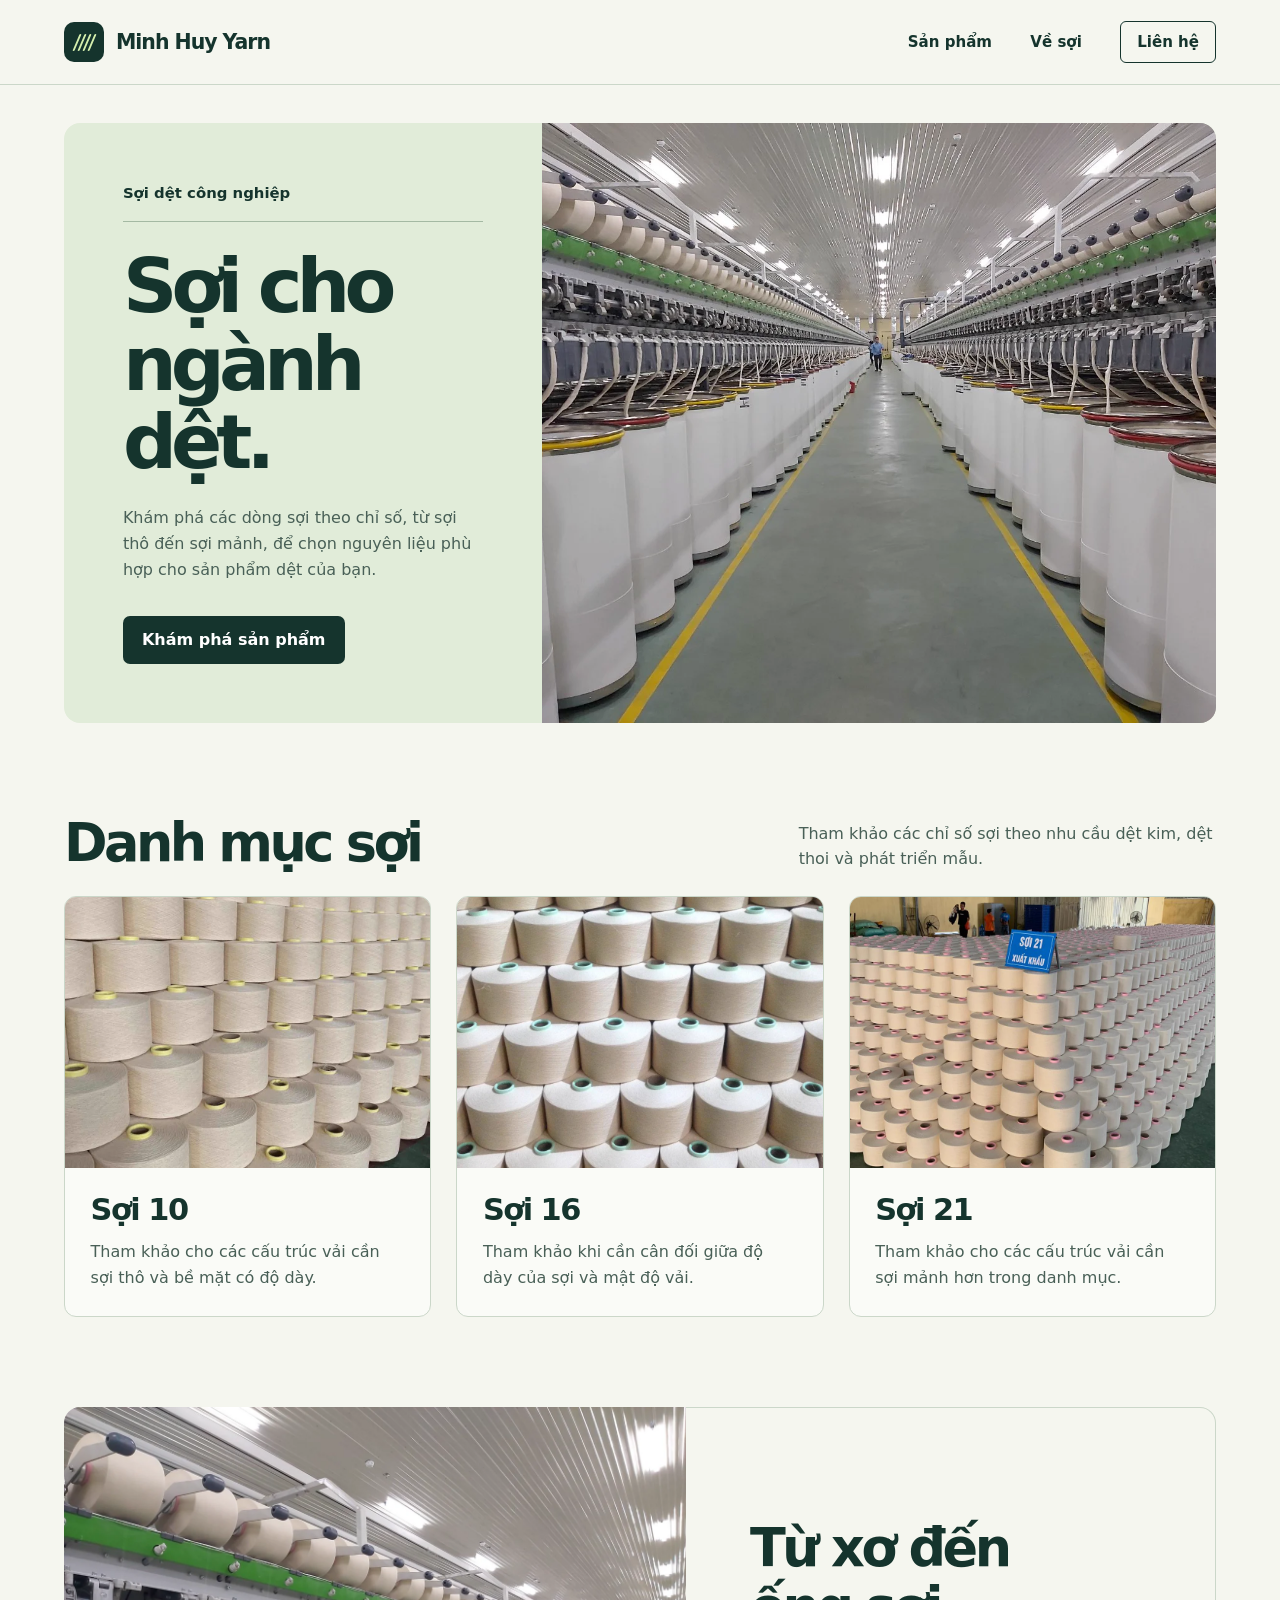
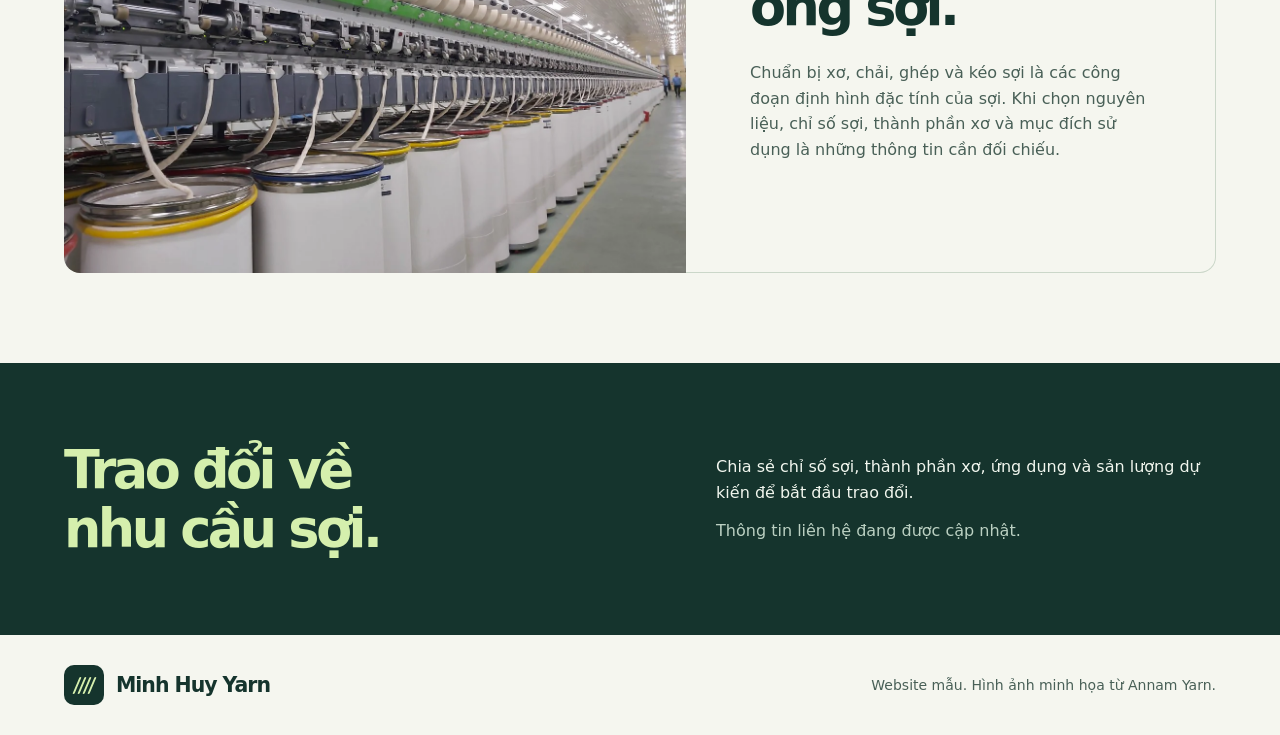
==== index.html @ 79f72e78 "Publish Minh Huy Yarn static showcase" ====
<!doctype html>
<html lang="vi">
<head>
  <meta charset="utf-8">
  <meta name="viewport" content="width=device-width, initial-scale=1">
  <meta name="description" content="Khám phá các dòng sợi theo chỉ số, từ sợi thô đến sợi mảnh, để chọn nguyên liệu phù hợp cho sản phẩm dệt của bạn.">
  <meta name="theme-color" content="#f5f6ef">
  <title>Minh Huy Yarn | Sợi dệt công nghiệp</title>
  <link rel="icon" href="./favicon.svg" type="image/svg+xml">
  <link rel="stylesheet" href="./site.css">
</head>
<body>
  <a class="skip-link" href="#main">Đến nội dung</a>
  <header class="masthead">
    <div class="wrap header-row">
      <a class="brand" href="./" aria-label="Minh Huy Yarn · Trang chủ"><span class="weft" aria-hidden="true"><i></i><i></i><i></i><i></i></span><span>Minh Huy Yarn</span></a>
      <nav aria-label="Điều hướng chính">
        <a href="#san-pham">Sản phẩm</a>
        <a href="#ve-soi">Về sợi</a>
        <a class="nav-contact" href="#lien-he">Liên hệ</a>
      </nav>
    </div>
  </header>
  <main id="main">
    <section class="hero wrap" aria-labelledby="hero-heading">
      <div class="hero-copy">
        <p class="label">Sợi dệt công nghiệp</p>
        <h1 id="hero-heading">Sợi cho ngành dệt.</h1>
        <p class="hero-description">Khám phá các dòng sợi theo chỉ số, từ sợi thô đến sợi mảnh, để chọn nguyên liệu phù hợp cho sản phẩm dệt của bạn.</p>
        <a class="button" href="#san-pham">Khám phá sản phẩm</a>
      </div>
      <figure class="hero-image"><img src="./images/hero.webp" alt="Dãy máy kéo sợi với hàng ống sợi trắng" width="1280" height="960" fetchpriority="high" decoding="async"></figure>
    </section>
    <section class="wrap catalog section" id="san-pham" aria-labelledby="catalog-heading">
      <div class="section-heading">
        <h2 id="catalog-heading">Danh mục sợi</h2>
        <p>Tham khảo các chỉ số sợi theo nhu cầu dệt kim, dệt thoi và phát triển mẫu.</p>
      </div>
      <div class="product-grid">
        <article class="product">
          <figure><img src="./images/coarse.webp" alt="Các ống sợi trắng xếp thành hàng" width="960" height="1280" loading="lazy" decoding="async"></figure>
          <div class="product-copy">
            <div class="product-title">
              <h3>Sợi 10</h3>
              
            </div>
            <p>Tham khảo cho các cấu trúc vải cần sợi thô và bề mặt có độ dày.</p>
          </div>
        </article>
<article class="product">
          <figure><img src="./images/medium.webp" alt="Các ống sợi sáng màu được xếp trong kho" width="960" height="1280" loading="lazy" decoding="async"></figure>
          <div class="product-copy">
            <div class="product-title">
              <h3>Sợi 16</h3>
              
            </div>
            <p>Tham khảo khi cần cân đối giữa độ dày của sợi và mật độ vải.</p>
          </div>
        </article>
<article class="product">
          <figure><img src="./images/fine.webp" alt="Các kiện ống sợi sáng màu đặt trên sàn kho" width="960" height="1280" loading="lazy" decoding="async"></figure>
          <div class="product-copy">
            <div class="product-title">
              <h3>Sợi 21</h3>
              
            </div>
            <p>Tham khảo cho các cấu trúc vải cần sợi mảnh hơn trong danh mục.</p>
          </div>
        </article>
      </div>
    </section>
    <section class="wrap about section" id="ve-soi" aria-labelledby="about-heading">
      <figure><img src="./images/yarn.webp" alt="Hàng ống sợi trắng trên dây chuyền kéo sợi" width="1280" height="960" loading="lazy" decoding="async"></figure>
      <div class="about-copy">
        <h2 id="about-heading">Từ xơ đến ống sợi.</h2>
        <p>Chuẩn bị xơ, chải, ghép và kéo sợi là các công đoạn định hình đặc tính của sợi. Khi chọn nguyên liệu, chỉ số sợi, thành phần xơ và mục đích sử dụng là những thông tin cần đối chiếu.</p>
      </div>
    </section>
    <section class="contact" id="lien-he" aria-labelledby="contact-heading">
      <div class="wrap contact-grid">
        <h2 id="contact-heading">Trao đổi về nhu cầu sợi.</h2>
        <div class="contact-copy">
          <p>Chia sẻ chỉ số sợi, thành phần xơ, ứng dụng và sản lượng dự kiến để bắt đầu trao đổi.</p>
          
          <p class="contact-note">Thông tin liên hệ đang được cập nhật.</p>
        </div>
      </div>
    </section>
  </main>
  <footer class="wrap footer">
    <a class="brand" href="./"><span class="weft" aria-hidden="true"><i></i><i></i><i></i><i></i></span><span>Minh Huy Yarn</span></a>
    <p>Website mẫu. Hình ảnh minh họa từ Annam Yarn.</p>
  </footer>
</body>
</html>
---- site.css ----
:root {
  color-scheme: light;
  --ink: #15342d;
  --muted: #496057;
  --paper: #f5f6ef;
  --white: #fff;
  --mint: #e1ecd9;
  --lime: #d5efad;
  --line: #cbd7c9;
  --edge: clamp(20px, 5vw, 76px);
  font-family: "Inter", system-ui, sans-serif;
  font-size: 16px;
  line-height: 1.6;
  color: var(--ink);
  background: var(--paper);
}
* { box-sizing: border-box; }
body, h1, h2, h3, p, figure { margin: 0; }
a { color: inherit; }
a:focus-visible { outline: 3px solid #52754e; outline-offset: 5px; }
img { display: block; width: 100%; height: 100%; object-fit: cover; }
.wrap { width: min(1440px, 100%); padding-inline: var(--edge); margin-inline: auto; }
.skip-link { position: absolute; top: -80px; left: 16px; z-index: 2; padding: .5rem 1rem; background: white; }
.skip-link:focus { top: 8px; }
.masthead { border-bottom: 1px solid var(--line); }
.header-row, .footer { display: flex; justify-content: space-between; align-items: center; gap: 24px; }
.header-row { min-height: 84px; }
.brand { display: inline-flex; align-items: center; gap: 12px; text-decoration: none; font-weight: 800; font-size: 1.28rem; letter-spacing: -.05em; line-height: 1.2; }
.weft { flex: none; display: flex; align-items: center; justify-content: center; gap: 3px; width: 40px; height: 40px; border-radius: 10px; background: var(--ink); color: var(--lime); }
.weft i { height: 17px; width: 2px; background: currentColor; transform: skew(-23deg); border-radius: 2px; }
nav { display: flex; gap: clamp(14px, 3vw, 42px); align-items: center; font-size: .94rem; font-weight: 650; }
nav a { text-decoration: none; white-space: nowrap; }
nav a:hover { text-decoration: underline; text-underline-offset: 5px; }
.nav-contact { padding: 8px 16px; border: 1px solid var(--ink); border-radius: 6px; }
.hero { display: grid; grid-template-columns: .83fr 1.17fr; margin-top: clamp(20px, 3vw, 46px); }
.hero-copy, .hero-image { min-width: 0; }
.hero-copy { background: var(--mint); border-radius: 16px 0 0 16px; padding: clamp(30px, 4.6vw, 74px); display: flex; flex-direction: column; align-items: start; justify-content: center; }
.label { font-weight: 710; font-size: .93rem; padding-bottom: 15px; margin-bottom: 26px; border-bottom: 1px solid #a4b9a3; width: 100%; }
h1, h2, h3 { line-height: 1.13; font-weight: 740; overflow-wrap: anywhere; }
h1 { font-size: clamp(3.2rem, 5.9vw, 5.85rem); line-height: 1.03; letter-spacing: -.078em; max-width: 9.8ch; }
h2 { font-size: clamp(2.15rem, 4.1vw, 4rem); letter-spacing: -.067em; text-wrap: balance; }
h3 { font-size: clamp(1.35rem, 2.4vw, 1.9rem); letter-spacing: -.05em; }
.hero-description { color: var(--muted); max-width: 36ch; margin: 24px 0 34px; }
.button { display: inline-flex; align-items: center; justify-content: center; min-height: 48px; padding: 10px 19px; border-radius: 7px; background: var(--ink); color: var(--white); text-decoration: none; font-weight: 680; }
.button:hover { background: #285246; }
.hero-image { min-height: min(38vw, 580px); overflow: hidden; border-radius: 0 16px 16px 0; background: #c6d0c0; }
.hero-image img { object-position: center 52%; }
.section { margin-block: clamp(56px, 7vw, 110px); scroll-margin-top: 28px; }
.section-heading { display: flex; align-items: end; justify-content: space-between; gap: 20px 40px; padding-bottom: 24px; }
.section-heading p { color: var(--muted); max-width: 41ch; }
.product-grid { display: grid; grid-template-columns: repeat(3, minmax(0, 1fr)); gap: clamp(14px, 2vw, 25px); }
.product { border: 1px solid var(--line); border-radius: 12px; overflow: hidden; background: #fafbf7; }
.product figure { aspect-ratio: 1.35; overflow: hidden; background: var(--mint); }
.product-copy { padding: clamp(17px, 2vw, 26px); }
.product-title { display: flex; align-items: center; justify-content: space-between; gap: 10px; flex-wrap: wrap; }
.product-title span { border: 1px solid var(--line); padding: .16rem .6rem; border-radius: 4px; font-size: .875rem; color: var(--muted); }
.product-copy p { color: var(--muted); margin-top: 12px; }
.about { display: grid; grid-template-columns: 1.08fr .92fr; align-items: stretch; }
.about figure { min-height: 310px; max-height: 470px; overflow: hidden; border-radius: 16px 0 0 16px; background: var(--mint); }
.about-copy { display: grid; align-content: center; gap: 24px; padding: clamp(30px, 5vw, 74px); border: 1px solid var(--line); border-left: 0; border-radius: 0 16px 16px 0; }
.about-copy p { color: var(--muted); max-width: 46ch; }
.contact { padding-block: clamp(50px, 6vw, 90px); background: var(--ink); color: #f1f6ee; }
.contact-grid { display: grid; grid-template-columns: 1fr .85fr; gap: 25px 64px; }
.contact h2 { color: var(--lime); max-width: 15ch; }
.contact-copy { display: grid; align-content: center; gap: 13px; max-width: 52ch; }
.contact-note { color: #bbd0c2; }
.contact-actions { display: flex; gap: 16px 25px; align-items: center; flex-wrap: wrap; }
address { white-space: pre-line; font-style: normal; }
.button-light { background: var(--lime); color: var(--ink); }
.button-light:hover { background: #eef9de; }
.footer { min-height: 100px; padding-block: 18px; }
.footer p { color: var(--muted); font-size: .875rem; }
@media (max-width: 800px) {
  .hero { grid-template-columns: 1fr; }
  .hero-copy { border-radius: 14px 14px 0 0; }
  .hero-image { border-radius: 0 0 14px 14px; min-height: 0; aspect-ratio: 1.62; }
  .section-heading { display: grid; }
  .product-grid { grid-template-columns: repeat(2, minmax(0, 1fr)); }
  .about { grid-template-columns: 1fr; }
  .about figure { min-height: 0; aspect-ratio: 1.7; border-radius: 14px 14px 0 0; }
  .about-copy { border-left: 1px solid var(--line); border-top: 0; border-radius: 0 0 14px 14px; }
}
@media (max-width: 520px) {
  .header-row { padding-block: 14px; flex-wrap: wrap; gap: 14px; }
  .header-row nav { width: 100%; justify-content: space-between; }
  .product-grid, .contact-grid { grid-template-columns: 1fr; }
  .footer { align-items: start; flex-direction: column; gap: 12px; }
}
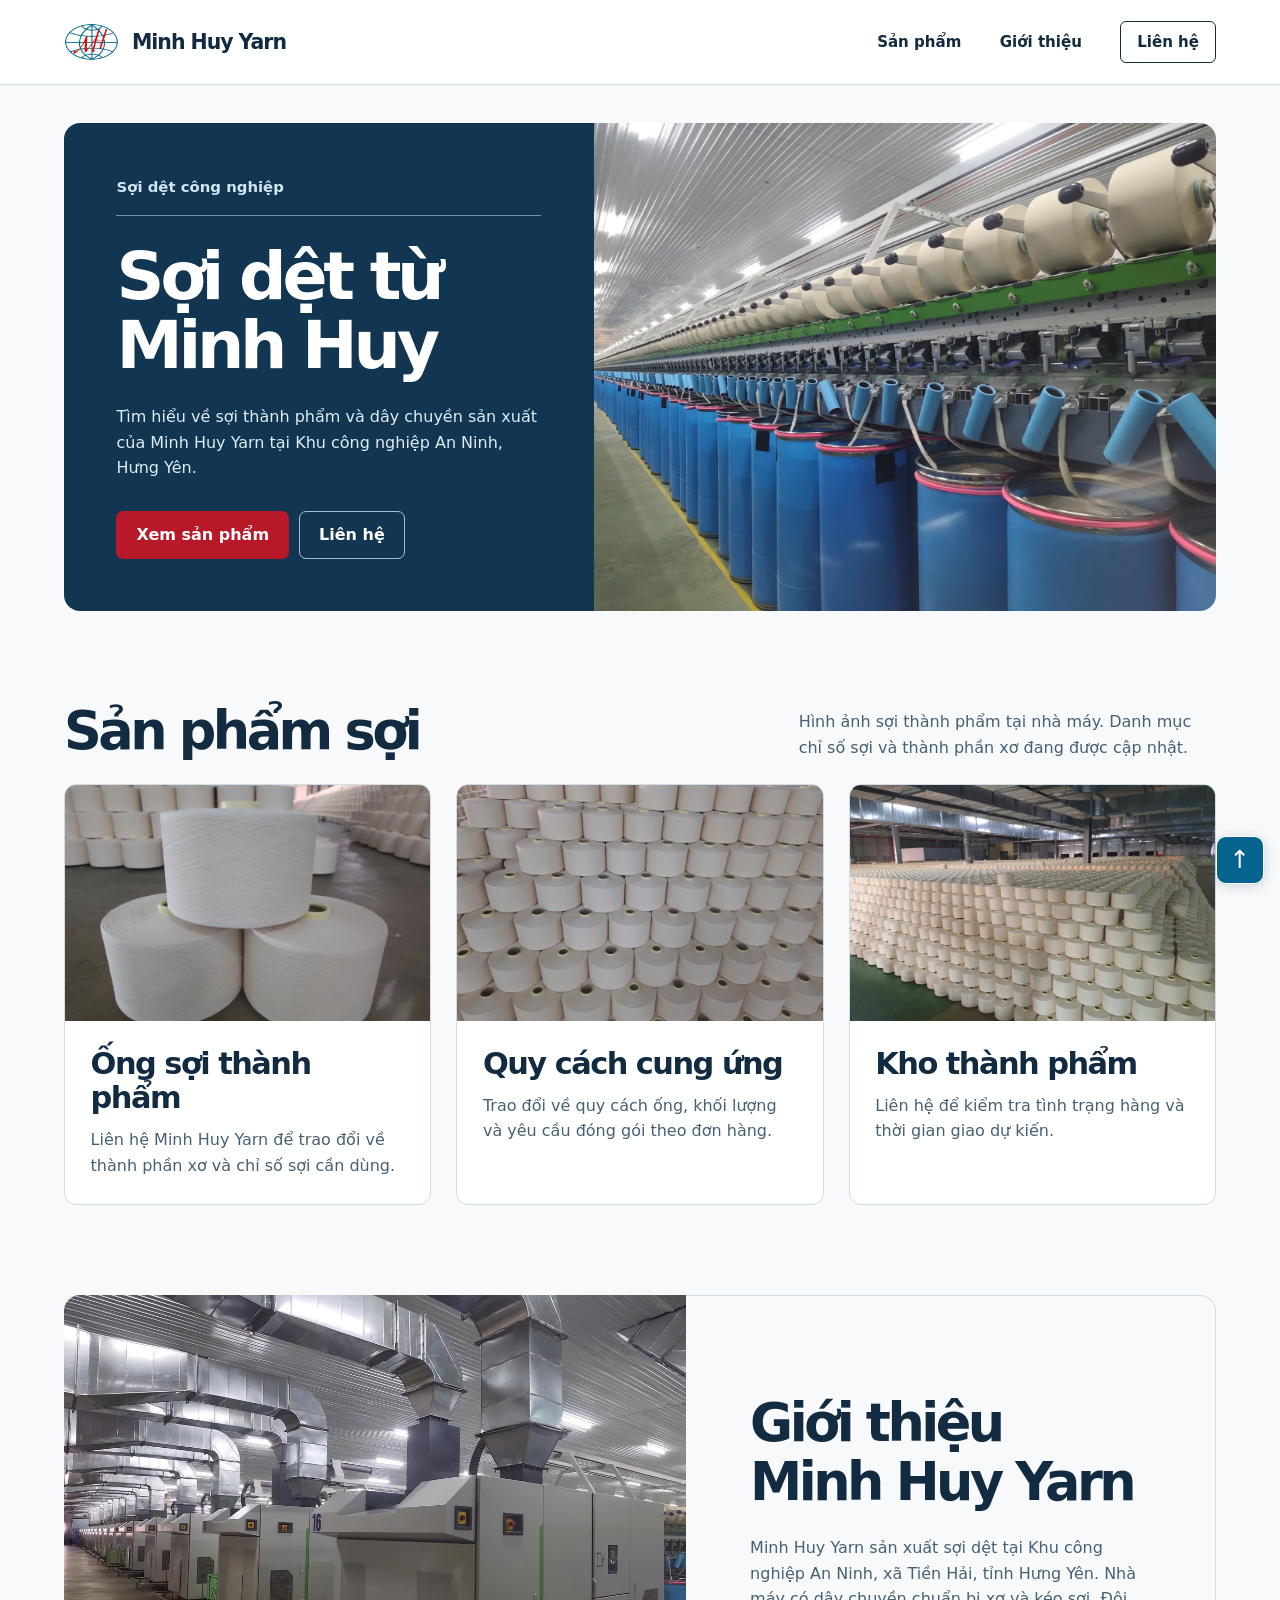
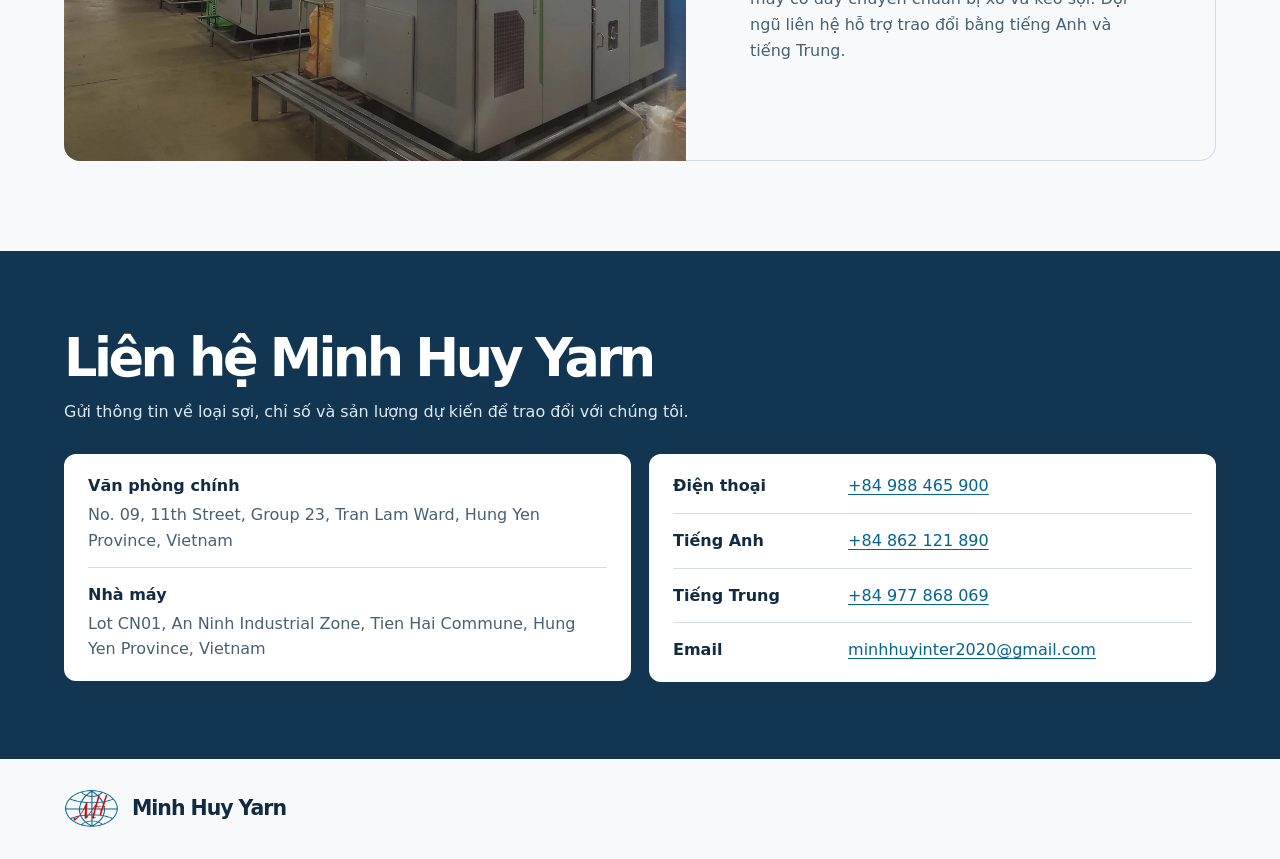
==== commit ac7b9000: "Publish factory photos, official logo and contact details" ====
--- a/index.html
+++ b/index.html
@@ -3,20 +3,20 @@
 <head>
   <meta charset="utf-8">
   <meta name="viewport" content="width=device-width, initial-scale=1">
-  <meta name="description" content="Khám phá các dòng sợi theo chỉ số, từ sợi thô đến sợi mảnh, để chọn nguyên liệu phù hợp cho sản phẩm dệt của bạn.">
-  <meta name="theme-color" content="#f5f6ef">
+  <meta name="description" content="Tìm hiểu về sợi thành phẩm và dây chuyền sản xuất của Minh Huy Yarn tại Khu công nghiệp An Ninh, Hưng Yên.">
+  <meta name="theme-color" content="#ffffff">
   <title>Minh Huy Yarn | Sợi dệt công nghiệp</title>
-  <link rel="icon" href="./favicon.svg" type="image/svg+xml">
+  <link rel="icon" href="./favicon.png" type="image/png">
   <link rel="stylesheet" href="./site.css">
 </head>
 <body>
   <a class="skip-link" href="#main">Đến nội dung</a>
-  <header class="masthead">
+  <header class="masthead" id="top" tabindex="-1">
     <div class="wrap header-row">
-      <a class="brand" href="./" aria-label="Minh Huy Yarn · Trang chủ"><span class="weft" aria-hidden="true"><i></i><i></i><i></i><i></i></span><span>Minh Huy Yarn</span></a>
+      <a class="brand" href="./" aria-label="Minh Huy Yarn · Trang chủ"><img class="brand-logo" src="./logo-minh-huy.webp" alt="" width="54" height="37"><span>Minh Huy Yarn</span></a>
       <nav aria-label="Điều hướng chính">
         <a href="#san-pham">Sản phẩm</a>
-        <a href="#ve-soi">Về sợi</a>
+        <a href="#gioi-thieu">Giới thiệu</a>
         <a class="nav-contact" href="#lien-he">Liên hệ</a>
       </nav>
     </div>
@@ -25,71 +25,73 @@
     <section class="hero wrap" aria-labelledby="hero-heading">
       <div class="hero-copy">
         <p class="label">Sợi dệt công nghiệp</p>
-        <h1 id="hero-heading">Sợi cho ngành dệt.</h1>
-        <p class="hero-description">Khám phá các dòng sợi theo chỉ số, từ sợi thô đến sợi mảnh, để chọn nguyên liệu phù hợp cho sản phẩm dệt của bạn.</p>
-        <a class="button" href="#san-pham">Khám phá sản phẩm</a>
+        <h1 id="hero-heading">Sợi dệt từ Minh Huy</h1>
+        <p class="hero-description">Tìm hiểu về sợi thành phẩm và dây chuyền sản xuất của Minh Huy Yarn tại Khu công nghiệp An Ninh, Hưng Yên.</p>
+        <div class="hero-actions">
+          <a class="button" href="#san-pham">Xem sản phẩm</a>
+          <a class="button button-outline" href="#lien-he">Liên hệ</a>
+        </div>
       </div>
-      <figure class="hero-image"><img src="./images/hero.webp" alt="Dãy máy kéo sợi với hàng ống sợi trắng" width="1280" height="960" fetchpriority="high" decoding="async"></figure>
+      <figure class="hero-image"><img src="./images/spinning-line.webp" alt="Dây chuyền kéo sợi tại nhà máy Minh Huy với hàng thùng xơ màu xanh" width="1280" height="960" fetchpriority="high" decoding="async"></figure>
     </section>
     <section class="wrap catalog section" id="san-pham" aria-labelledby="catalog-heading">
       <div class="section-heading">
-        <h2 id="catalog-heading">Danh mục sợi</h2>
-        <p>Tham khảo các chỉ số sợi theo nhu cầu dệt kim, dệt thoi và phát triển mẫu.</p>
+        <h2 id="catalog-heading">Sản phẩm sợi</h2>
+        <p>Hình ảnh sợi thành phẩm tại nhà máy. Danh mục chỉ số sợi và thành phần xơ đang được cập nhật.</p>
       </div>
       <div class="product-grid">
         <article class="product">
-          <figure><img src="./images/coarse.webp" alt="Các ống sợi trắng xếp thành hàng" width="960" height="1280" loading="lazy" decoding="async"></figure>
+          <figure><img src="./images/yarn-cones.webp" alt="Ba ống sợi trắng thành phẩm xếp chồng" width="1280" height="960" loading="lazy" decoding="async"></figure>
           <div class="product-copy">
             <div class="product-title">
-              <h3>Sợi 10</h3>
-              
+              <h3>Ống sợi thành phẩm</h3>
             </div>
-            <p>Tham khảo cho các cấu trúc vải cần sợi thô và bề mặt có độ dày.</p>
+            <p>Liên hệ Minh Huy Yarn để trao đổi về thành phần xơ và chỉ số sợi cần dùng.</p>
           </div>
         </article>
 <article class="product">
-          <figure><img src="./images/medium.webp" alt="Các ống sợi sáng màu được xếp trong kho" width="960" height="1280" loading="lazy" decoding="async"></figure>
+          <figure><img src="./images/yarn-stock.webp" alt="Các ống sợi trắng thành phẩm xếp thành hàng" width="1280" height="960" loading="lazy" decoding="async"></figure>
           <div class="product-copy">
             <div class="product-title">
-              <h3>Sợi 16</h3>
-              
+              <h3>Quy cách cung ứng</h3>
             </div>
-            <p>Tham khảo khi cần cân đối giữa độ dày của sợi và mật độ vải.</p>
+            <p>Trao đổi về quy cách ống, khối lượng và yêu cầu đóng gói theo đơn hàng.</p>
           </div>
         </article>
 <article class="product">
-          <figure><img src="./images/fine.webp" alt="Các kiện ống sợi sáng màu đặt trên sàn kho" width="960" height="1280" loading="lazy" decoding="async"></figure>
+          <figure><img src="./images/finished-yarn.webp" alt="Các dãy ống sợi trắng trong kho thành phẩm Minh Huy" width="1280" height="960" loading="lazy" decoding="async"></figure>
           <div class="product-copy">
             <div class="product-title">
-              <h3>Sợi 21</h3>
-              
+              <h3>Kho thành phẩm</h3>
             </div>
-            <p>Tham khảo cho các cấu trúc vải cần sợi mảnh hơn trong danh mục.</p>
+            <p>Liên hệ để kiểm tra tình trạng hàng và thời gian giao dự kiến.</p>
           </div>
         </article>
       </div>
     </section>
-    <section class="wrap about section" id="ve-soi" aria-labelledby="about-heading">
-      <figure><img src="./images/yarn.webp" alt="Hàng ống sợi trắng trên dây chuyền kéo sợi" width="1280" height="960" loading="lazy" decoding="async"></figure>
+    <section class="wrap about section" id="gioi-thieu" aria-labelledby="about-heading">
+      <figure><img src="./images/factory-floor.webp" alt="Một khu vực máy sản xuất sợi tại nhà máy Minh Huy" width="1280" height="960" loading="lazy" decoding="async"></figure>
       <div class="about-copy">
-        <h2 id="about-heading">Từ xơ đến ống sợi.</h2>
-        <p>Chuẩn bị xơ, chải, ghép và kéo sợi là các công đoạn định hình đặc tính của sợi. Khi chọn nguyên liệu, chỉ số sợi, thành phần xơ và mục đích sử dụng là những thông tin cần đối chiếu.</p>
+        <h2 id="about-heading">Giới thiệu Minh Huy Yarn</h2>
+        <p>Minh Huy Yarn sản xuất sợi dệt tại Khu công nghiệp An Ninh, xã Tiền Hải, tỉnh Hưng Yên. Nhà máy có dây chuyền chuẩn bị xơ và kéo sợi. Đội ngũ liên hệ hỗ trợ trao đổi bằng tiếng Anh và tiếng Trung.</p>
       </div>
     </section>
     <section class="contact" id="lien-he" aria-labelledby="contact-heading">
-      <div class="wrap contact-grid">
-        <h2 id="contact-heading">Trao đổi về nhu cầu sợi.</h2>
-        <div class="contact-copy">
-          <p>Chia sẻ chỉ số sợi, thành phần xơ, ứng dụng và sản lượng dự kiến để bắt đầu trao đổi.</p>
-          
-          <p class="contact-note">Thông tin liên hệ đang được cập nhật.</p>
+      <div class="wrap">
+        <div class="contact-heading">
+          <h2 id="contact-heading">Liên hệ Minh Huy Yarn</h2>
+          <p>Gửi thông tin về loại sợi, chỉ số và sản lượng dự kiến để trao đổi với chúng tôi.</p>
+        </div>
+        <div class="contact-grid">
+          <dl class="contact-list"><div><dt>Văn phòng chính</dt><dd><address lang="en">No. 09, 11th Street, Group 23, Tran Lam Ward, Hung Yen Province, Vietnam</address></dd></div><div><dt>Nhà máy</dt><dd><address lang="en">Lot CN01, An Ninh Industrial Zone, Tien Hai Commune, Hung Yen Province, Vietnam</address></dd></div></dl>
+          <dl class="contact-list contact-channels"><div><dt>Điện thoại</dt><dd><a href="tel:+84988465900">+84 988 465 900</a></dd></div><div><dt>Tiếng Anh</dt><dd><a href="tel:+84862121890">+84 862 121 890</a></dd></div><div><dt>Tiếng Trung</dt><dd><a href="tel:+84977868069">+84 977 868 069</a></dd></div><div><dt>Email</dt><dd><a href="mailto:minhhuyinter2020@gmail.com">minhhuyinter2020@gmail.com</a></dd></div></dl>
         </div>
       </div>
     </section>
   </main>
   <footer class="wrap footer">
-    <a class="brand" href="./"><span class="weft" aria-hidden="true"><i></i><i></i><i></i><i></i></span><span>Minh Huy Yarn</span></a>
-    <p>Website mẫu. Hình ảnh minh họa từ Annam Yarn.</p>
+    <a class="brand" href="./"><img class="brand-logo" src="./logo-minh-huy.webp" alt="" width="54" height="37"><span>Minh Huy Yarn</span></a>
   </footer>
+  <a class="back-top" href="#top" aria-label="Về đầu trang" title="Về đầu trang"><span aria-hidden="true">↑</span></a>
 </body>
 </html>
--- a/site.css
+++ b/site.css
@@ -1,12 +1,14 @@
 :root {
   color-scheme: light;
-  --ink: #15342d;
-  --muted: #496057;
-  --paper: #f5f6ef;
+  --ink: #122b41;
+  --muted: #486074;
+  --paper: #f7f9fb;
   --white: #fff;
-  --mint: #e1ecd9;
-  --lime: #d5efad;
-  --line: #cbd7c9;
+  --pale: #e8f1f7;
+  --blue: #05648e;
+  --navy: #123651;
+  --red: #b81929;
+  --line: #d0dde7;
   --edge: clamp(20px, 5vw, 76px);
   font-family: "Inter", system-ui, sans-serif;
   font-size: 16px;
@@ -17,62 +19,73 @@
 * { box-sizing: border-box; }
 body, h1, h2, h3, p, figure { margin: 0; }
 a { color: inherit; }
-a:focus-visible { outline: 3px solid #52754e; outline-offset: 5px; }
+a:focus-visible { outline: 3px solid var(--blue); outline-offset: 5px; }
 img { display: block; width: 100%; height: 100%; object-fit: cover; }
 .wrap { width: min(1440px, 100%); padding-inline: var(--edge); margin-inline: auto; }
 .skip-link { position: absolute; top: -80px; left: 16px; z-index: 2; padding: .5rem 1rem; background: white; }
 .skip-link:focus { top: 8px; }
-.masthead { border-bottom: 1px solid var(--line); }
+.masthead { border-bottom: 1px solid var(--line); background: var(--white); }
 .header-row, .footer { display: flex; justify-content: space-between; align-items: center; gap: 24px; }
 .header-row { min-height: 84px; }
 .brand { display: inline-flex; align-items: center; gap: 12px; text-decoration: none; font-weight: 800; font-size: 1.28rem; letter-spacing: -.05em; line-height: 1.2; }
-.weft { flex: none; display: flex; align-items: center; justify-content: center; gap: 3px; width: 40px; height: 40px; border-radius: 10px; background: var(--ink); color: var(--lime); }
-.weft i { height: 17px; width: 2px; background: currentColor; transform: skew(-23deg); border-radius: 2px; }
+.brand-logo { flex: none; width: 56px; height: auto; object-fit: contain; mix-blend-mode: multiply; }
 nav { display: flex; gap: clamp(14px, 3vw, 42px); align-items: center; font-size: .94rem; font-weight: 650; }
 nav a { text-decoration: none; white-space: nowrap; }
 nav a:hover { text-decoration: underline; text-underline-offset: 5px; }
 .nav-contact { padding: 8px 16px; border: 1px solid var(--ink); border-radius: 6px; }
-.hero { display: grid; grid-template-columns: .83fr 1.17fr; margin-top: clamp(20px, 3vw, 46px); }
+.hero { display: grid; grid-template-columns: .92fr 1.08fr; margin-top: clamp(20px, 3vw, 46px); }
 .hero-copy, .hero-image { min-width: 0; }
-.hero-copy { background: var(--mint); border-radius: 16px 0 0 16px; padding: clamp(30px, 4.6vw, 74px); display: flex; flex-direction: column; align-items: start; justify-content: center; }
-.label { font-weight: 710; font-size: .93rem; padding-bottom: 15px; margin-bottom: 26px; border-bottom: 1px solid #a4b9a3; width: 100%; }
+.hero-copy { background: var(--navy); color: var(--white); border-radius: 16px 0 0 16px; padding: clamp(28px, 4.1vw, 64px); display: flex; flex-direction: column; align-items: start; justify-content: center; }
+.label { font-weight: 710; font-size: .93rem; padding-bottom: 15px; margin-bottom: 26px; border-bottom: 1px solid #748fa3; color: #d2e6f2; width: 100%; }
 h1, h2, h3 { line-height: 1.13; font-weight: 740; overflow-wrap: anywhere; }
-h1 { font-size: clamp(3.2rem, 5.9vw, 5.85rem); line-height: 1.03; letter-spacing: -.078em; max-width: 9.8ch; }
+h1 { font-size: clamp(2.85rem, 5.2vw, 5.3rem); line-height: 1.04; letter-spacing: -.064em; max-width: 11.5ch; text-wrap: balance; }
 h2 { font-size: clamp(2.15rem, 4.1vw, 4rem); letter-spacing: -.067em; text-wrap: balance; }
 h3 { font-size: clamp(1.35rem, 2.4vw, 1.9rem); letter-spacing: -.05em; }
-.hero-description { color: var(--muted); max-width: 36ch; margin: 24px 0 34px; }
-.button { display: inline-flex; align-items: center; justify-content: center; min-height: 48px; padding: 10px 19px; border-radius: 7px; background: var(--ink); color: var(--white); text-decoration: none; font-weight: 680; }
-.button:hover { background: #285246; }
-.hero-image { min-height: min(38vw, 580px); overflow: hidden; border-radius: 0 16px 16px 0; background: #c6d0c0; }
-.hero-image img { object-position: center 52%; }
+.hero-description { color: #e0ebf2; max-width: 42ch; margin: 24px 0 30px; }
+.hero-actions { display: flex; flex-wrap: wrap; gap: 10px; }
+.button { display: inline-flex; align-items: center; justify-content: center; min-height: 48px; padding: 10px 19px; border-radius: 7px; background: var(--red); color: var(--white); text-decoration: none; font-weight: 680; border: 1px solid transparent; }
+.button:hover { background: #941322; }
+.button-outline { background: transparent; border-color: #a8becf; }
+.button-outline:hover { background: #234a65; }
+.hero-actions a:focus-visible { outline-color: #fff; }
+.hero-image { min-height: min(38vw, 580px); overflow: hidden; border-radius: 0 16px 16px 0; background: var(--pale); }
+.hero-image img { object-position: 43% center; }
 .section { margin-block: clamp(56px, 7vw, 110px); scroll-margin-top: 28px; }
 .section-heading { display: flex; align-items: end; justify-content: space-between; gap: 20px 40px; padding-bottom: 24px; }
 .section-heading p { color: var(--muted); max-width: 41ch; }
 .product-grid { display: grid; grid-template-columns: repeat(3, minmax(0, 1fr)); gap: clamp(14px, 2vw, 25px); }
-.product { border: 1px solid var(--line); border-radius: 12px; overflow: hidden; background: #fafbf7; }
-.product figure { aspect-ratio: 1.35; overflow: hidden; background: var(--mint); }
+.product { border: 1px solid var(--line); border-radius: 12px; overflow: hidden; background: var(--white); }
+.product figure { aspect-ratio: 1.55; overflow: hidden; background: var(--pale); }
 .product-copy { padding: clamp(17px, 2vw, 26px); }
 .product-title { display: flex; align-items: center; justify-content: space-between; gap: 10px; flex-wrap: wrap; }
 .product-title span { border: 1px solid var(--line); padding: .16rem .6rem; border-radius: 4px; font-size: .875rem; color: var(--muted); }
 .product-copy p { color: var(--muted); margin-top: 12px; }
 .about { display: grid; grid-template-columns: 1.08fr .92fr; align-items: stretch; }
-.about figure { min-height: 310px; max-height: 470px; overflow: hidden; border-radius: 16px 0 0 16px; background: var(--mint); }
+.about figure { min-height: 310px; max-height: 470px; overflow: hidden; border-radius: 16px 0 0 16px; background: var(--pale); }
 .about-copy { display: grid; align-content: center; gap: 24px; padding: clamp(30px, 5vw, 74px); border: 1px solid var(--line); border-left: 0; border-radius: 0 16px 16px 0; }
 .about-copy p { color: var(--muted); max-width: 46ch; }
-.contact { padding-block: clamp(50px, 6vw, 90px); background: var(--ink); color: #f1f6ee; }
-.contact-grid { display: grid; grid-template-columns: 1fr .85fr; gap: 25px 64px; }
-.contact h2 { color: var(--lime); max-width: 15ch; }
-.contact-copy { display: grid; align-content: center; gap: 13px; max-width: 52ch; }
-.contact-note { color: #bbd0c2; }
-.contact-actions { display: flex; gap: 16px 25px; align-items: center; flex-wrap: wrap; }
+.contact { padding-block: clamp(50px, 6vw, 90px); background: var(--navy); color: var(--white); }
+.contact-heading { margin-bottom: 30px; }
+.contact-heading p, .contact-note { color: #dce8f0; margin-top: 12px; }
+.contact-grid { display: grid; grid-template-columns: 1fr 1fr; gap: 18px; }
+.contact-list { display: grid; align-self: start; margin: 0; padding: 5px 24px; border-radius: 12px; background: var(--white); color: var(--ink); }
+.contact-list > div { padding-block: 14px; }
+.contact-list > div + div { border-top: 1px solid var(--line); }
+.contact-list dt { font-weight: 720; }
+.contact-list dd { margin: 3px 0 0; color: var(--muted); overflow-wrap: anywhere; }
+.contact-list a { color: var(--blue); text-underline-offset: .19em; }
+.contact-channels > div { display: grid; grid-template-columns: minmax(6.5rem, .48fr) 1fr; gap: 10px; }
+.contact-channels dd { margin: 0; }
 address { white-space: pre-line; font-style: normal; }
-.button-light { background: var(--lime); color: var(--ink); }
-.button-light:hover { background: #eef9de; }
-.footer { min-height: 100px; padding-block: 18px; }
+.back-top { position: fixed; right: max(16px, env(safe-area-inset-right)); bottom: max(16px, env(safe-area-inset-bottom)); display: grid; place-items: center; width: 48px; height: 48px; border: 1px solid #fff; border-radius: 10px; background: var(--blue); color: var(--white); text-decoration: none; font-size: 1.55rem; box-shadow: 0 2px 12px #122b412e; }
+.back-top:hover { background: var(--navy); }
+@media (prefers-reduced-motion: no-preference) { html { scroll-behavior: smooth; } }
+.footer { min-height: 100px; padding-block: 18px; padding-right: max(var(--edge), 78px); }
 .footer p { color: var(--muted); font-size: .875rem; }
 @media (max-width: 800px) {
   .hero { grid-template-columns: 1fr; }
   .hero-copy { border-radius: 14px 14px 0 0; }
+  .contact-grid { grid-template-columns: 1fr; }
   .hero-image { border-radius: 0 0 14px 14px; min-height: 0; aspect-ratio: 1.62; }
   .section-heading { display: grid; }
   .product-grid { grid-template-columns: repeat(2, minmax(0, 1fr)); }
@@ -83,6 +96,7 @@
 @media (max-width: 520px) {
   .header-row { padding-block: 14px; flex-wrap: wrap; gap: 14px; }
   .header-row nav { width: 100%; justify-content: space-between; }
-  .product-grid, .contact-grid { grid-template-columns: 1fr; }
+  .product-grid { grid-template-columns: 1fr; }
+  .contact-list { padding-inline: 16px; }
   .footer { align-items: start; flex-direction: column; gap: 12px; }
 }
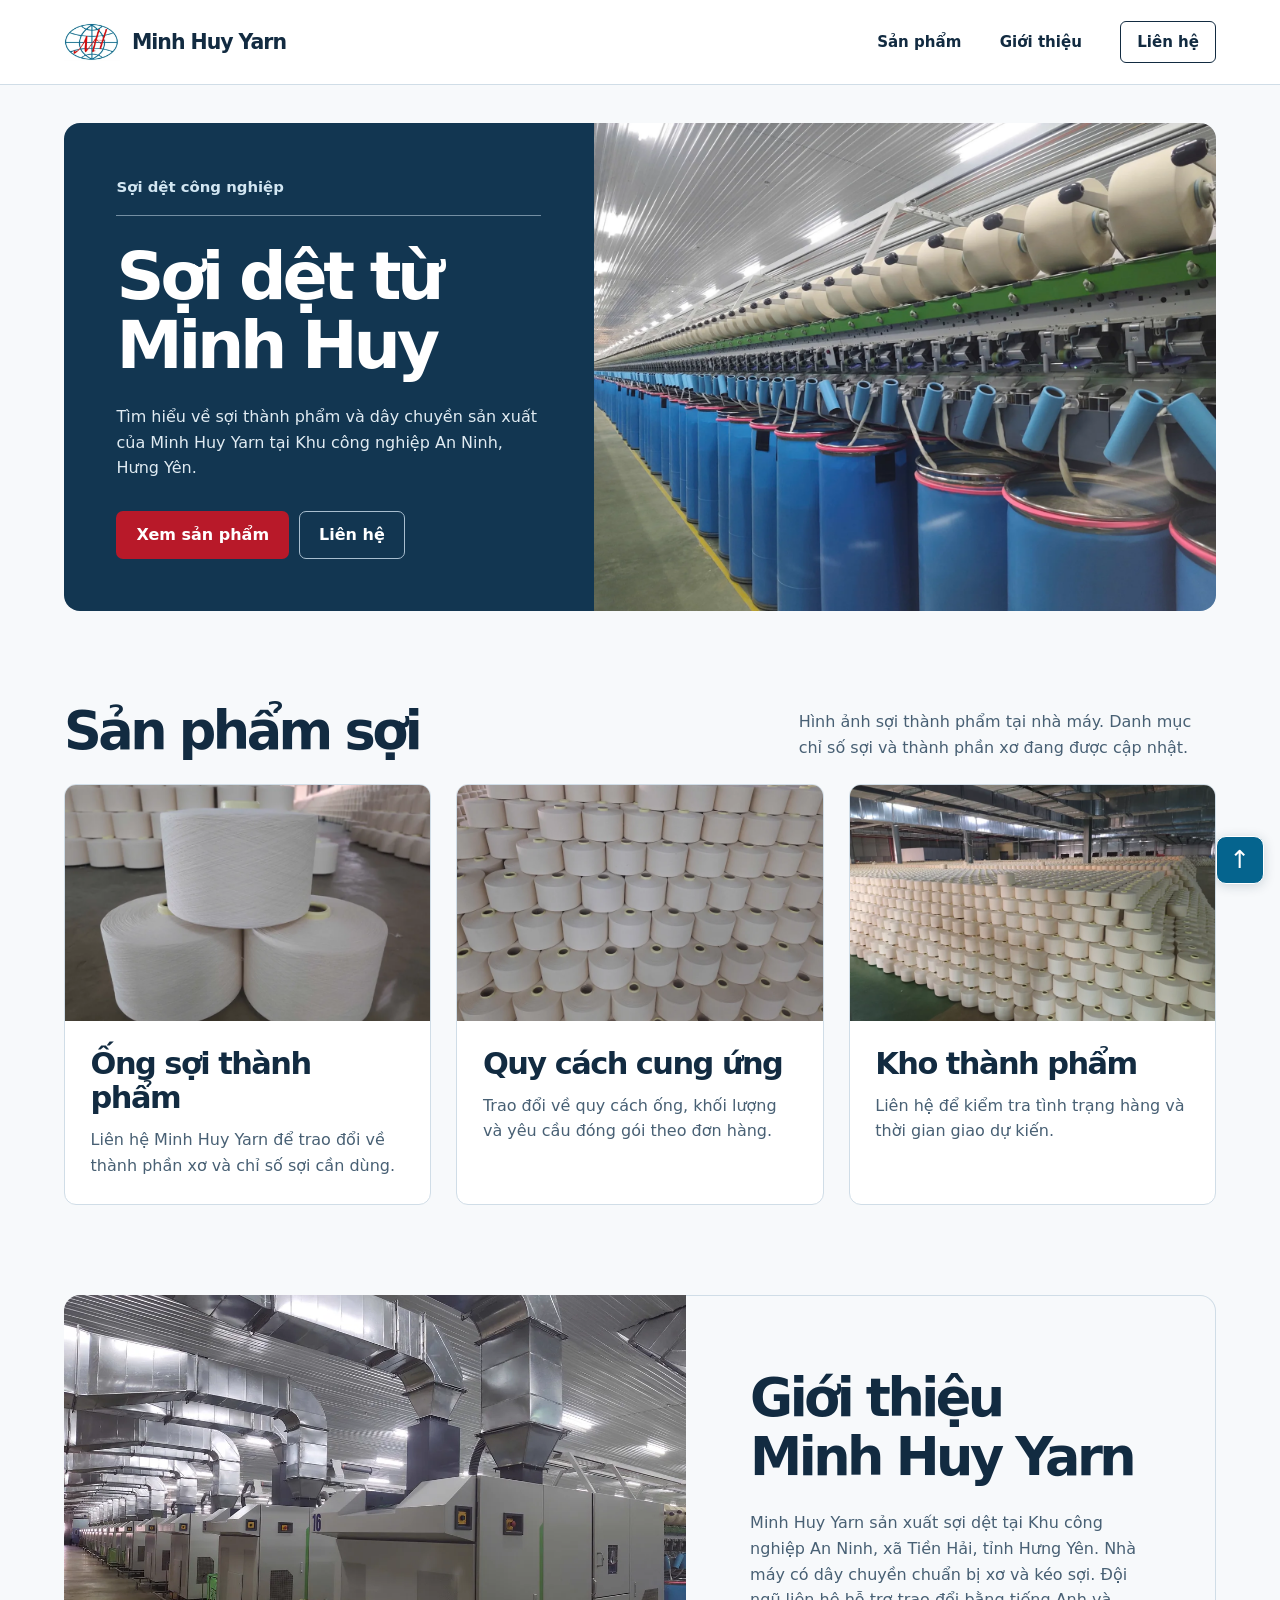
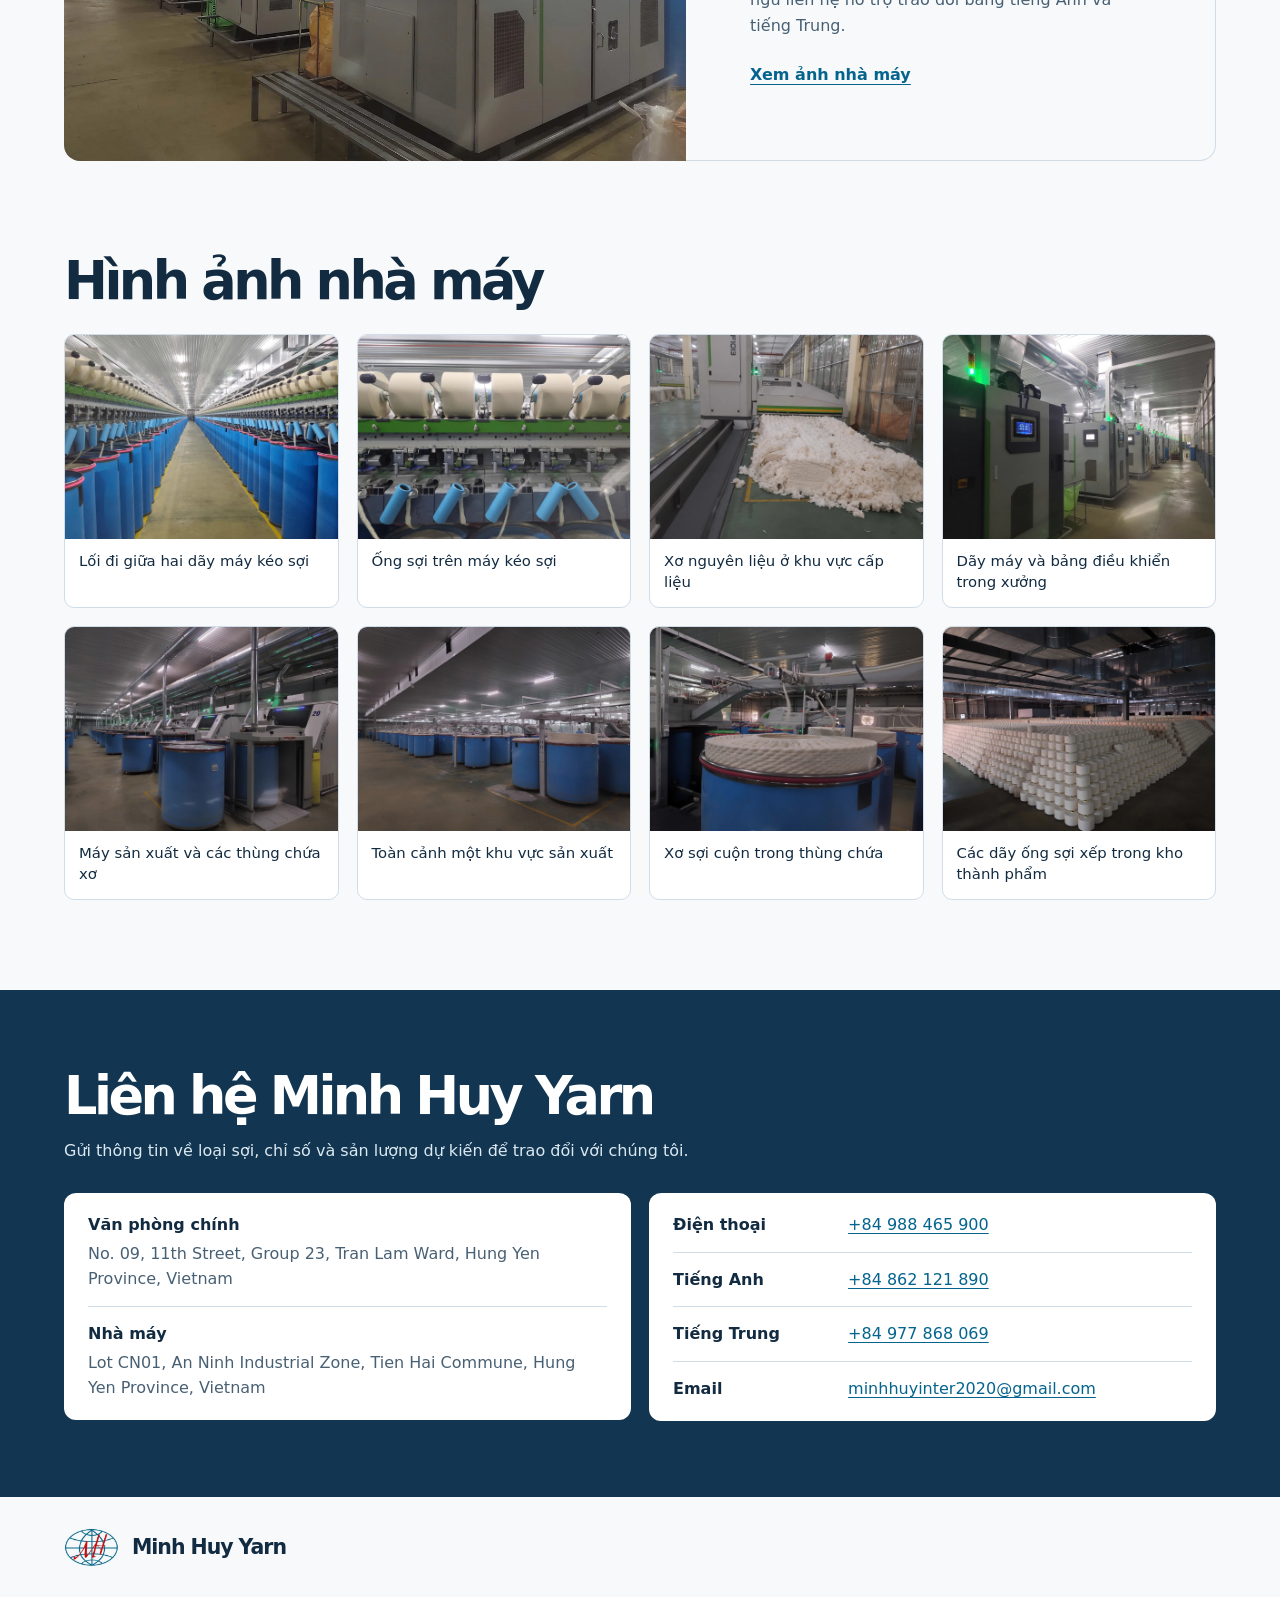
==== commit 62444373: "Publish factory photo gallery" ====
--- a/index.html
+++ b/index.html
@@ -74,6 +74,20 @@
       <div class="about-copy">
         <h2 id="about-heading">Giới thiệu Minh Huy Yarn</h2>
         <p>Minh Huy Yarn sản xuất sợi dệt tại Khu công nghiệp An Ninh, xã Tiền Hải, tỉnh Hưng Yên. Nhà máy có dây chuyền chuẩn bị xơ và kéo sợi. Đội ngũ liên hệ hỗ trợ trao đổi bằng tiếng Anh và tiếng Trung.</p>
+        <a class="gallery-jump" href="#hinh-anh">Xem ảnh nhà máy</a>
+      </div>
+    </section>
+    <section class="wrap section factory-gallery" id="hinh-anh" aria-labelledby="gallery-heading">
+      <h2 id="gallery-heading">Hình ảnh nhà máy</h2>
+      <div class="gallery-grid">
+        <a class="gallery-item" href="./images/factory-main-aisle.webp" target="_blank" rel="noopener"><img src="./images/factory-main-aisle.webp" alt="" width="1280" height="960" loading="lazy" decoding="async"><span>Lối đi giữa hai dãy máy kéo sợi</span></a>
+        <a class="gallery-item" href="./images/factory-spinning-detail.webp" target="_blank" rel="noopener"><img src="./images/factory-spinning-detail.webp" alt="" width="1280" height="960" loading="lazy" decoding="async"><span>Ống sợi trên máy kéo sợi</span></a>
+        <a class="gallery-item" href="./images/factory-fiber-feed.webp" target="_blank" rel="noopener"><img src="./images/factory-fiber-feed.webp" alt="" width="1280" height="960" loading="lazy" decoding="async"><span>Xơ nguyên liệu ở khu vực cấp liệu</span></a>
+        <a class="gallery-item" href="./images/factory-machine-aisle.webp" target="_blank" rel="noopener"><img src="./images/factory-machine-aisle.webp" alt="" width="1280" height="960" loading="lazy" decoding="async"><span>Dãy máy và bảng điều khiển trong xưởng</span></a>
+        <a class="gallery-item" href="./images/factory-processing.webp" target="_blank" rel="noopener"><img src="./images/factory-processing.webp" alt="" width="1280" height="960" loading="lazy" decoding="async"><span>Máy sản xuất và các thùng chứa xơ</span></a>
+        <a class="gallery-item" href="./images/factory-production-floor.webp" target="_blank" rel="noopener"><img src="./images/factory-production-floor.webp" alt="" width="1280" height="960" loading="lazy" decoding="async"><span>Toàn cảnh một khu vực sản xuất</span></a>
+        <a class="gallery-item" href="./images/factory-fiber-coil.webp" target="_blank" rel="noopener"><img src="./images/factory-fiber-coil.webp" alt="" width="1280" height="960" loading="lazy" decoding="async"><span>Xơ sợi cuộn trong thùng chứa</span></a>
+        <a class="gallery-item" href="./images/factory-yarn-warehouse.webp" target="_blank" rel="noopener"><img src="./images/factory-yarn-warehouse.webp" alt="" width="1280" height="960" loading="lazy" decoding="async"><span>Các dãy ống sợi xếp trong kho thành phẩm</span></a>
       </div>
     </section>
     <section class="contact" id="lien-he" aria-labelledby="contact-heading">
--- a/site.css
+++ b/site.css
@@ -100,3 +100,15 @@
   .contact-list { padding-inline: 16px; }
   .footer { align-items: start; flex-direction: column; gap: 12px; }
 }
+
+.gallery-jump { justify-self: start; color: var(--blue); font-weight: 700; text-underline-offset: .24em; }
+.factory-gallery h2 { margin-bottom: 24px; }
+.gallery-grid { display: grid; grid-template-columns: repeat(4, minmax(0, 1fr)); gap: 18px; }
+.gallery-item { display: block; border: 1px solid var(--line); border-radius: 10px; background: var(--white); text-decoration: none; }
+.gallery-item img { aspect-ratio: 4 / 3; height: auto; border-radius: 9px 9px 0 0; background: var(--pale); }
+.gallery-item span { display: block; padding: 12px 14px 14px; font-size: .93rem; line-height: 1.4; }
+a.gallery-item:hover span { color: var(--blue); text-decoration: underline; text-underline-offset: .2em; }
+@media (max-width: 800px) {
+  .gallery-grid { grid-template-columns: repeat(2, minmax(0, 1fr)); gap: 12px; }
+  .gallery-item span { padding-inline: 10px; }
+}
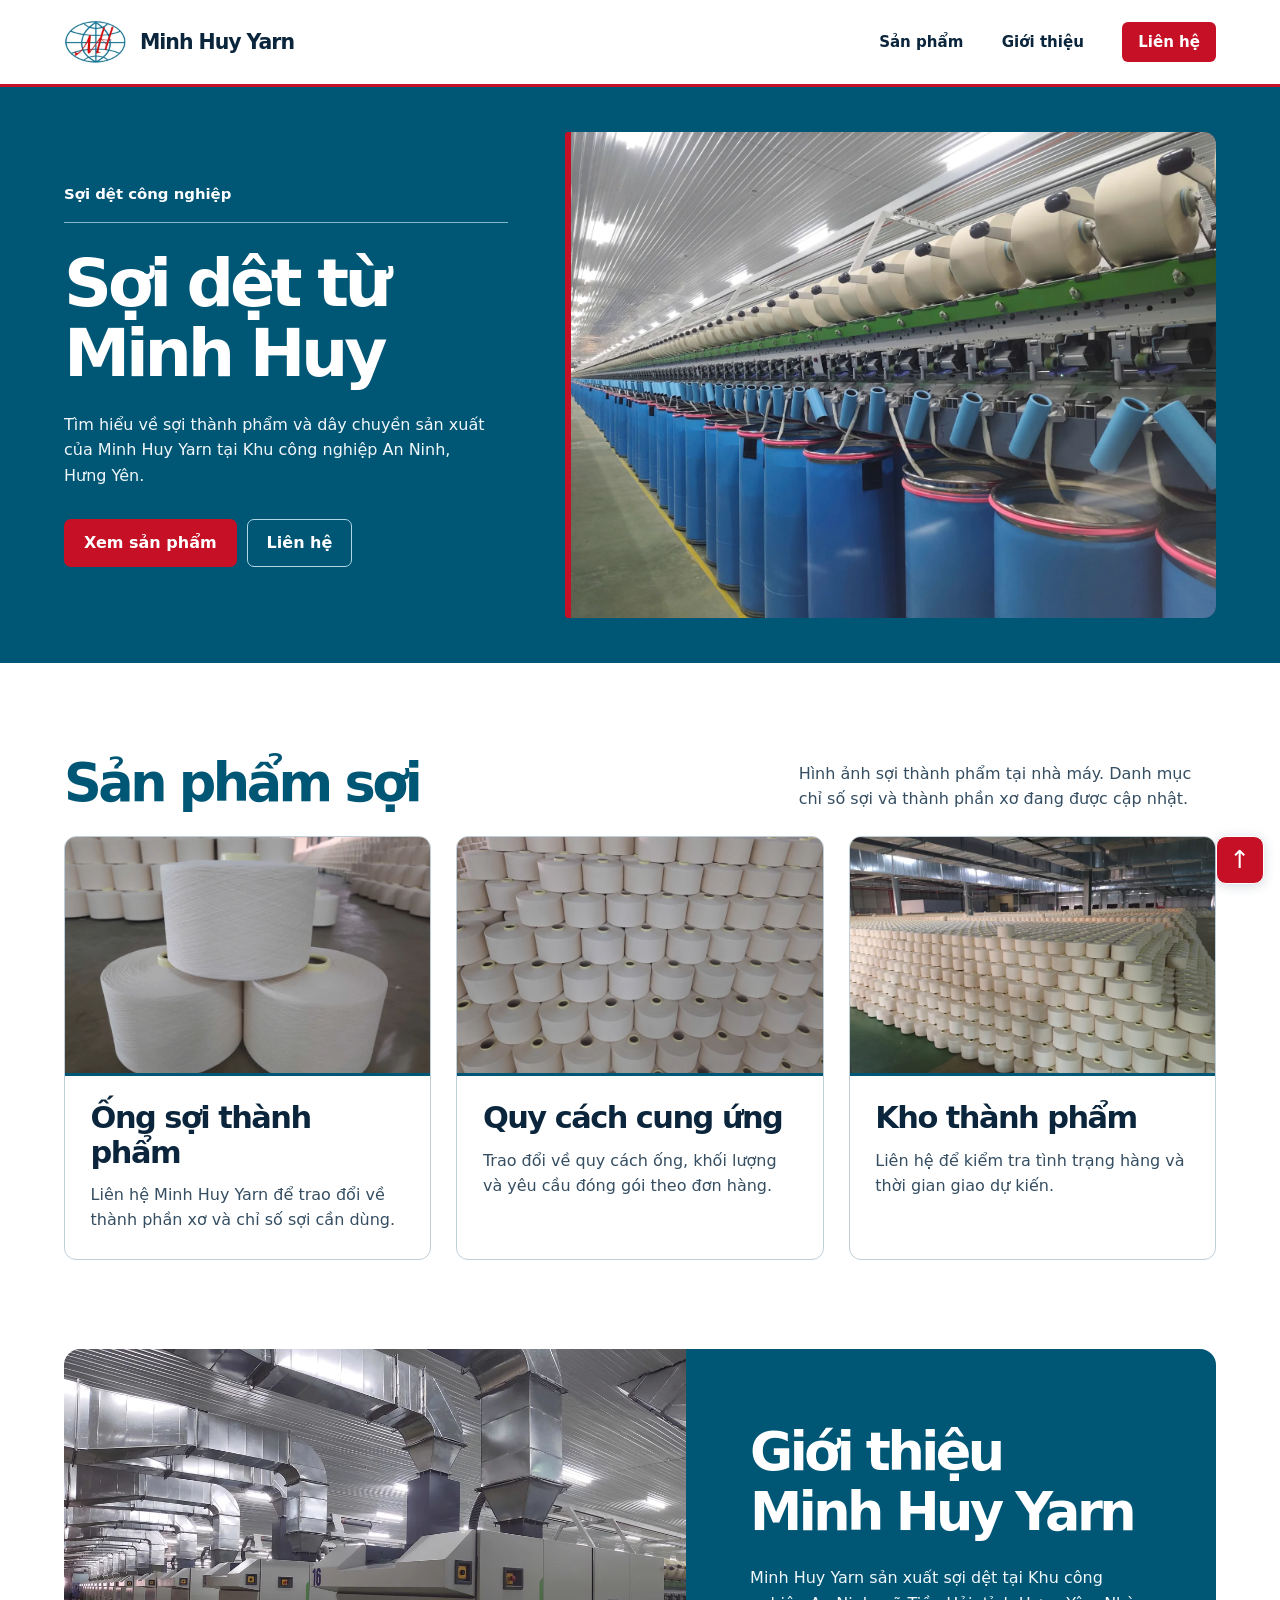
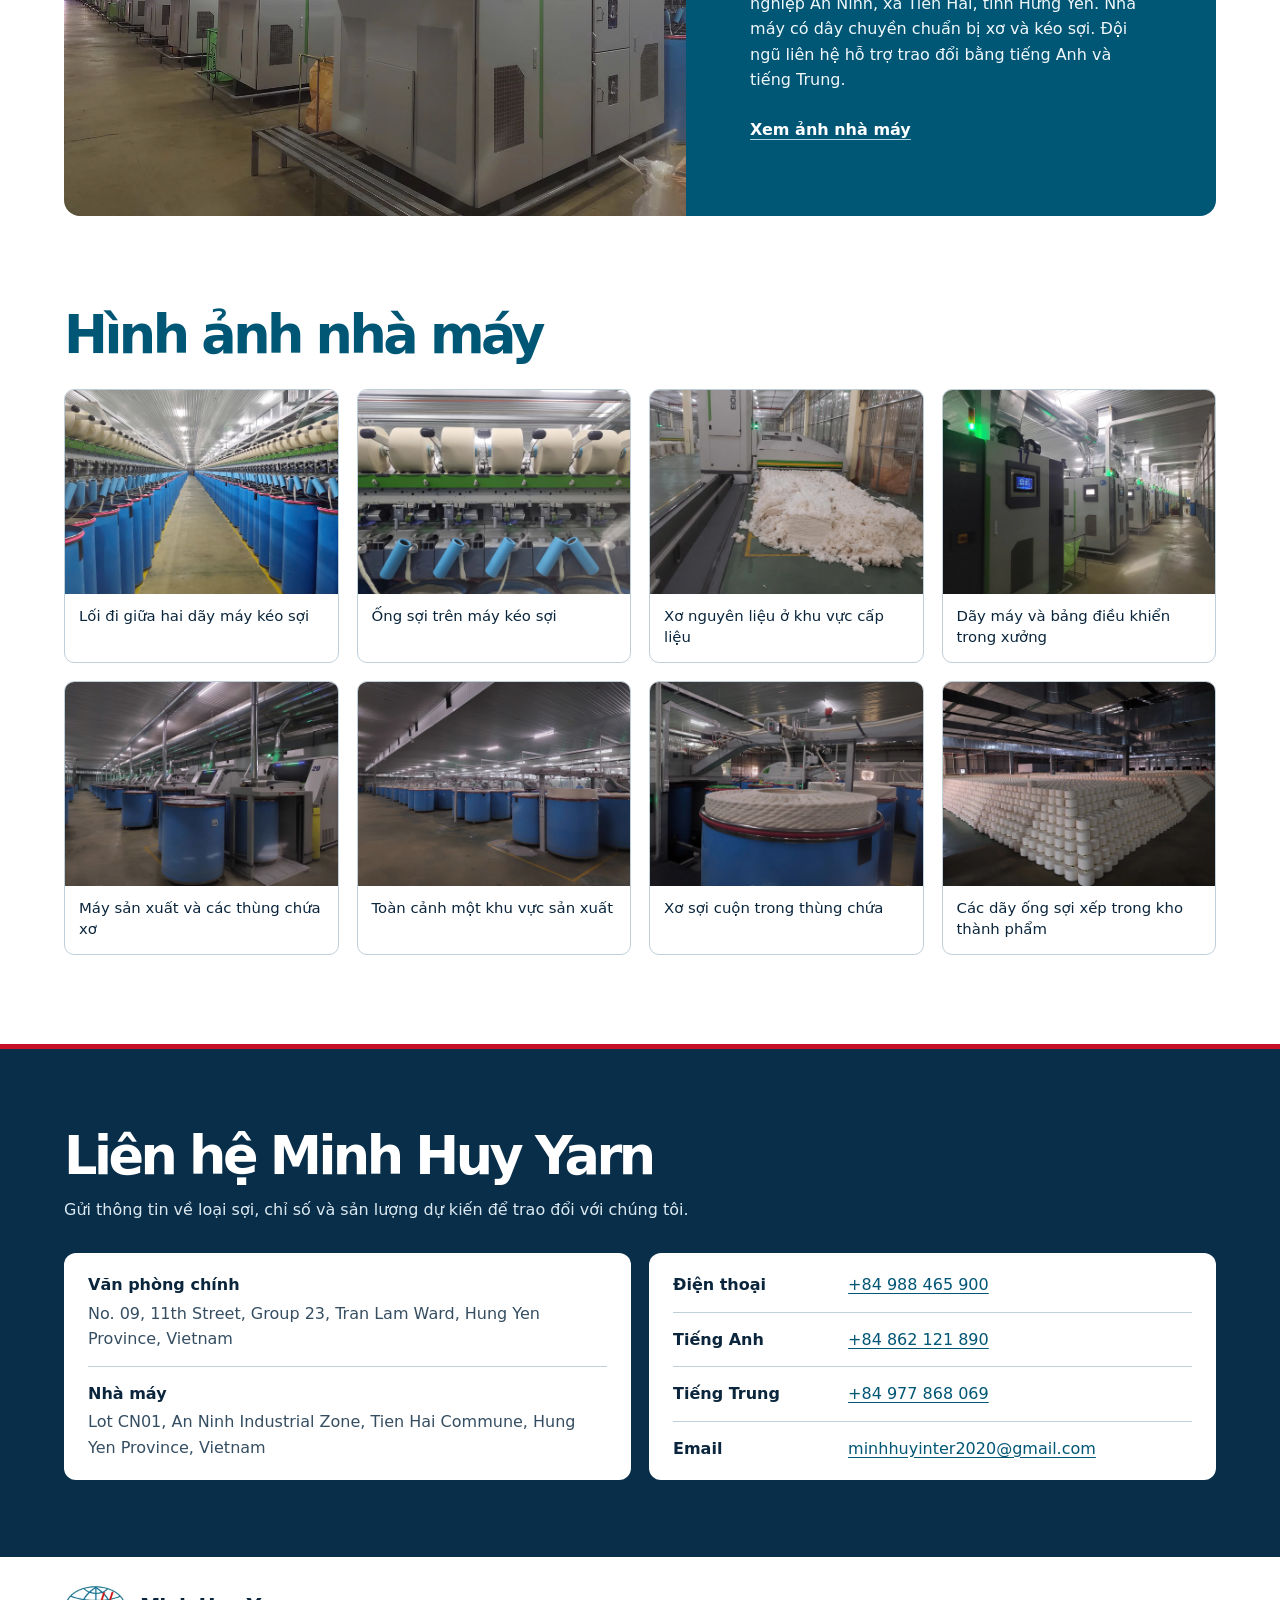
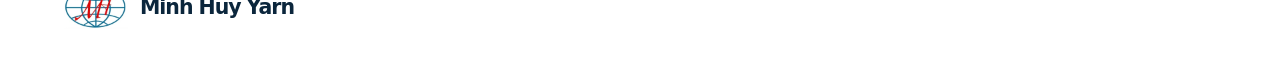
==== commit bc11e130: "Publish high-contrast Minh Huy Yarn palette" ====
--- a/index.html
+++ b/index.html
@@ -22,18 +22,20 @@
     </div>
   </header>
   <main id="main">
-    <section class="hero wrap" aria-labelledby="hero-heading">
-      <div class="hero-copy">
-        <p class="label">Sợi dệt công nghiệp</p>
-        <h1 id="hero-heading">Sợi dệt từ Minh Huy</h1>
-        <p class="hero-description">Tìm hiểu về sợi thành phẩm và dây chuyền sản xuất của Minh Huy Yarn tại Khu công nghiệp An Ninh, Hưng Yên.</p>
-        <div class="hero-actions">
-          <a class="button" href="#san-pham">Xem sản phẩm</a>
-          <a class="button button-outline" href="#lien-he">Liên hệ</a>
+    <div class="hero-band">
+      <section class="hero wrap" aria-labelledby="hero-heading">
+        <div class="hero-copy">
+          <p class="label">Sợi dệt công nghiệp</p>
+          <h1 id="hero-heading">Sợi dệt từ Minh Huy</h1>
+          <p class="hero-description">Tìm hiểu về sợi thành phẩm và dây chuyền sản xuất của Minh Huy Yarn tại Khu công nghiệp An Ninh, Hưng Yên.</p>
+          <div class="hero-actions">
+            <a class="button" href="#san-pham">Xem sản phẩm</a>
+            <a class="button button-outline" href="#lien-he">Liên hệ</a>
+          </div>
         </div>
-      </div>
-      <figure class="hero-image"><img src="./images/spinning-line.webp" alt="Dây chuyền kéo sợi tại nhà máy Minh Huy với hàng thùng xơ màu xanh" width="1280" height="960" fetchpriority="high" decoding="async"></figure>
-    </section>
+        <figure class="hero-image"><img src="./images/spinning-line.webp" alt="Dây chuyền kéo sợi tại nhà máy Minh Huy với hàng thùng xơ màu xanh" width="1280" height="960" fetchpriority="high" decoding="async"></figure>
+      </section>
+    </div>
     <section class="wrap catalog section" id="san-pham" aria-labelledby="catalog-heading">
       <div class="section-heading">
         <h2 id="catalog-heading">Sản phẩm sợi</h2>
--- a/site.css
+++ b/site.css
@@ -1,14 +1,15 @@
 :root {
   color-scheme: light;
-  --ink: #122b41;
-  --muted: #486074;
-  --paper: #f7f9fb;
+  --ink: #0b263c;
+  --muted: #354e62;
+  --paper: #fff;
   --white: #fff;
-  --pale: #e8f1f7;
-  --blue: #05648e;
-  --navy: #123651;
-  --red: #b81929;
-  --line: #d0dde7;
+  --pale: #eaf3f8;
+  --blue: #005675;
+  --navy: #082e49;
+  --red: #c61026;
+  --red-dark: #a40e21;
+  --line: #bfcfda;
   --edge: clamp(20px, 5vw, 76px);
   font-family: "Inter", system-ui, sans-serif;
   font-size: 16px;
@@ -24,47 +25,50 @@
 .wrap { width: min(1440px, 100%); padding-inline: var(--edge); margin-inline: auto; }
 .skip-link { position: absolute; top: -80px; left: 16px; z-index: 2; padding: .5rem 1rem; background: white; }
 .skip-link:focus { top: 8px; }
-.masthead { border-bottom: 1px solid var(--line); background: var(--white); }
+.masthead { border-bottom: 3px solid var(--red); background: var(--white); }
 .header-row, .footer { display: flex; justify-content: space-between; align-items: center; gap: 24px; }
 .header-row { min-height: 84px; }
 .brand { display: inline-flex; align-items: center; gap: 12px; text-decoration: none; font-weight: 800; font-size: 1.28rem; letter-spacing: -.05em; line-height: 1.2; }
-.brand-logo { flex: none; width: 56px; height: auto; object-fit: contain; mix-blend-mode: multiply; }
+.brand-logo { flex: none; width: 64px; height: auto; object-fit: contain; }
 nav { display: flex; gap: clamp(14px, 3vw, 42px); align-items: center; font-size: .94rem; font-weight: 650; }
 nav a { text-decoration: none; white-space: nowrap; }
 nav a:hover { text-decoration: underline; text-underline-offset: 5px; }
-.nav-contact { padding: 8px 16px; border: 1px solid var(--ink); border-radius: 6px; }
-.hero { display: grid; grid-template-columns: .92fr 1.08fr; margin-top: clamp(20px, 3vw, 46px); }
+.nav-contact { padding: 8px 16px; background: var(--red); color: var(--white); border-radius: 6px; }
+.nav-contact:hover { background: var(--red-dark); }
+.hero-band { background: var(--blue); color: var(--white); }
+.hero { display: grid; grid-template-columns: .87fr 1.13fr; padding-block: clamp(22px, 3.5vw, 50px); }
 .hero-copy, .hero-image { min-width: 0; }
-.hero-copy { background: var(--navy); color: var(--white); border-radius: 16px 0 0 16px; padding: clamp(28px, 4.1vw, 64px); display: flex; flex-direction: column; align-items: start; justify-content: center; }
-.label { font-weight: 710; font-size: .93rem; padding-bottom: 15px; margin-bottom: 26px; border-bottom: 1px solid #748fa3; color: #d2e6f2; width: 100%; }
+.hero-copy { padding: clamp(22px, 4vw, 60px) clamp(22px, 4.5vw, 68px) clamp(22px, 4vw, 60px) 0; display: flex; flex-direction: column; align-items: start; justify-content: center; }
+.label { font-weight: 710; font-size: .93rem; padding-bottom: 15px; margin-bottom: 26px; border-bottom: 1px solid #83b9cb; color: var(--white); width: 100%; }
 h1, h2, h3 { line-height: 1.13; font-weight: 740; overflow-wrap: anywhere; }
 h1 { font-size: clamp(2.85rem, 5.2vw, 5.3rem); line-height: 1.04; letter-spacing: -.064em; max-width: 11.5ch; text-wrap: balance; }
 h2 { font-size: clamp(2.15rem, 4.1vw, 4rem); letter-spacing: -.067em; text-wrap: balance; }
 h3 { font-size: clamp(1.35rem, 2.4vw, 1.9rem); letter-spacing: -.05em; }
-.hero-description { color: #e0ebf2; max-width: 42ch; margin: 24px 0 30px; }
+.hero-description { color: #f0f8fb; max-width: 42ch; margin: 24px 0 30px; }
 .hero-actions { display: flex; flex-wrap: wrap; gap: 10px; }
 .button { display: inline-flex; align-items: center; justify-content: center; min-height: 48px; padding: 10px 19px; border-radius: 7px; background: var(--red); color: var(--white); text-decoration: none; font-weight: 680; border: 1px solid transparent; }
-.button:hover { background: #941322; }
-.button-outline { background: transparent; border-color: #a8becf; }
-.button-outline:hover { background: #234a65; }
+.button:hover { background: var(--red-dark); }
+.button-outline { background: transparent; border-color: #b2d7e4; }
+.button-outline:hover { background: var(--navy); }
 .hero-actions a:focus-visible { outline-color: #fff; }
-.hero-image { min-height: min(38vw, 580px); overflow: hidden; border-radius: 0 16px 16px 0; background: var(--pale); }
+.hero-image { min-height: min(38vw, 580px); overflow: hidden; border-radius: 3px 12px 12px 3px; border-left: 6px solid var(--red); background: var(--navy); }
 .hero-image img { object-position: 43% center; }
 .section { margin-block: clamp(56px, 7vw, 110px); scroll-margin-top: 28px; }
 .section-heading { display: flex; align-items: end; justify-content: space-between; gap: 20px 40px; padding-bottom: 24px; }
 .section-heading p { color: var(--muted); max-width: 41ch; }
+.section-heading h2, .factory-gallery h2 { color: var(--blue); }
 .product-grid { display: grid; grid-template-columns: repeat(3, minmax(0, 1fr)); gap: clamp(14px, 2vw, 25px); }
 .product { border: 1px solid var(--line); border-radius: 12px; overflow: hidden; background: var(--white); }
 .product figure { aspect-ratio: 1.55; overflow: hidden; background: var(--pale); }
-.product-copy { padding: clamp(17px, 2vw, 26px); }
+.product-copy { padding: clamp(17px, 2vw, 26px); border-top: 3px solid var(--blue); }
 .product-title { display: flex; align-items: center; justify-content: space-between; gap: 10px; flex-wrap: wrap; }
 .product-title span { border: 1px solid var(--line); padding: .16rem .6rem; border-radius: 4px; font-size: .875rem; color: var(--muted); }
 .product-copy p { color: var(--muted); margin-top: 12px; }
 .about { display: grid; grid-template-columns: 1.08fr .92fr; align-items: stretch; }
 .about figure { min-height: 310px; max-height: 470px; overflow: hidden; border-radius: 16px 0 0 16px; background: var(--pale); }
-.about-copy { display: grid; align-content: center; gap: 24px; padding: clamp(30px, 5vw, 74px); border: 1px solid var(--line); border-left: 0; border-radius: 0 16px 16px 0; }
-.about-copy p { color: var(--muted); max-width: 46ch; }
-.contact { padding-block: clamp(50px, 6vw, 90px); background: var(--navy); color: var(--white); }
+.about-copy { display: grid; align-content: center; gap: 24px; padding: clamp(30px, 5vw, 74px); background: var(--blue); color: var(--white); border-radius: 0 16px 16px 0; }
+.about-copy p { color: #f0f8fb; max-width: 46ch; }
+.contact { padding-block: clamp(50px, 6vw, 90px); background: var(--navy); color: var(--white); border-top: 5px solid var(--red); }
 .contact-heading { margin-bottom: 30px; }
 .contact-heading p, .contact-note { color: #dce8f0; margin-top: 12px; }
 .contact-grid { display: grid; grid-template-columns: 1fr 1fr; gap: 18px; }
@@ -77,21 +81,21 @@
 .contact-channels > div { display: grid; grid-template-columns: minmax(6.5rem, .48fr) 1fr; gap: 10px; }
 .contact-channels dd { margin: 0; }
 address { white-space: pre-line; font-style: normal; }
-.back-top { position: fixed; right: max(16px, env(safe-area-inset-right)); bottom: max(16px, env(safe-area-inset-bottom)); display: grid; place-items: center; width: 48px; height: 48px; border: 1px solid #fff; border-radius: 10px; background: var(--blue); color: var(--white); text-decoration: none; font-size: 1.55rem; box-shadow: 0 2px 12px #122b412e; }
-.back-top:hover { background: var(--navy); }
+.back-top { position: fixed; right: max(16px, env(safe-area-inset-right)); bottom: max(16px, env(safe-area-inset-bottom)); display: grid; place-items: center; width: 48px; height: 48px; border: 1px solid #fff; border-radius: 10px; background: var(--red); color: var(--white); text-decoration: none; font-size: 1.55rem; box-shadow: 0 2px 12px #122b412e; }
+.back-top:hover { background: var(--red-dark); }
 @media (prefers-reduced-motion: no-preference) { html { scroll-behavior: smooth; } }
 .footer { min-height: 100px; padding-block: 18px; padding-right: max(var(--edge), 78px); }
 .footer p { color: var(--muted); font-size: .875rem; }
 @media (max-width: 800px) {
   .hero { grid-template-columns: 1fr; }
-  .hero-copy { border-radius: 14px 14px 0 0; }
+  .hero-copy { padding: 8px 0 30px; }
   .contact-grid { grid-template-columns: 1fr; }
-  .hero-image { border-radius: 0 0 14px 14px; min-height: 0; aspect-ratio: 1.62; }
+  .hero-image { border-radius: 3px 3px 10px 10px; border-left: 0; border-top: 5px solid var(--red); min-height: 0; aspect-ratio: 1.62; }
   .section-heading { display: grid; }
   .product-grid { grid-template-columns: repeat(2, minmax(0, 1fr)); }
   .about { grid-template-columns: 1fr; }
   .about figure { min-height: 0; aspect-ratio: 1.7; border-radius: 14px 14px 0 0; }
-  .about-copy { border-left: 1px solid var(--line); border-top: 0; border-radius: 0 0 14px 14px; }
+  .about-copy { border-radius: 0 0 14px 14px; }
 }
 @media (max-width: 520px) {
   .header-row { padding-block: 14px; flex-wrap: wrap; gap: 14px; }
@@ -101,7 +105,8 @@
   .footer { align-items: start; flex-direction: column; gap: 12px; }
 }
 
-.gallery-jump { justify-self: start; color: var(--blue); font-weight: 700; text-underline-offset: .24em; }
+.gallery-jump { justify-self: start; color: var(--white); font-weight: 700; text-decoration-color: #b2d7e4; text-underline-offset: .24em; }
+.about-copy a:focus-visible, .back-top:focus-visible { outline-color: var(--white); box-shadow: 0 0 0 8px var(--navy); }
 .factory-gallery h2 { margin-bottom: 24px; }
 .gallery-grid { display: grid; grid-template-columns: repeat(4, minmax(0, 1fr)); gap: 18px; }
 .gallery-item { display: block; border: 1px solid var(--line); border-radius: 10px; background: var(--white); text-decoration: none; }
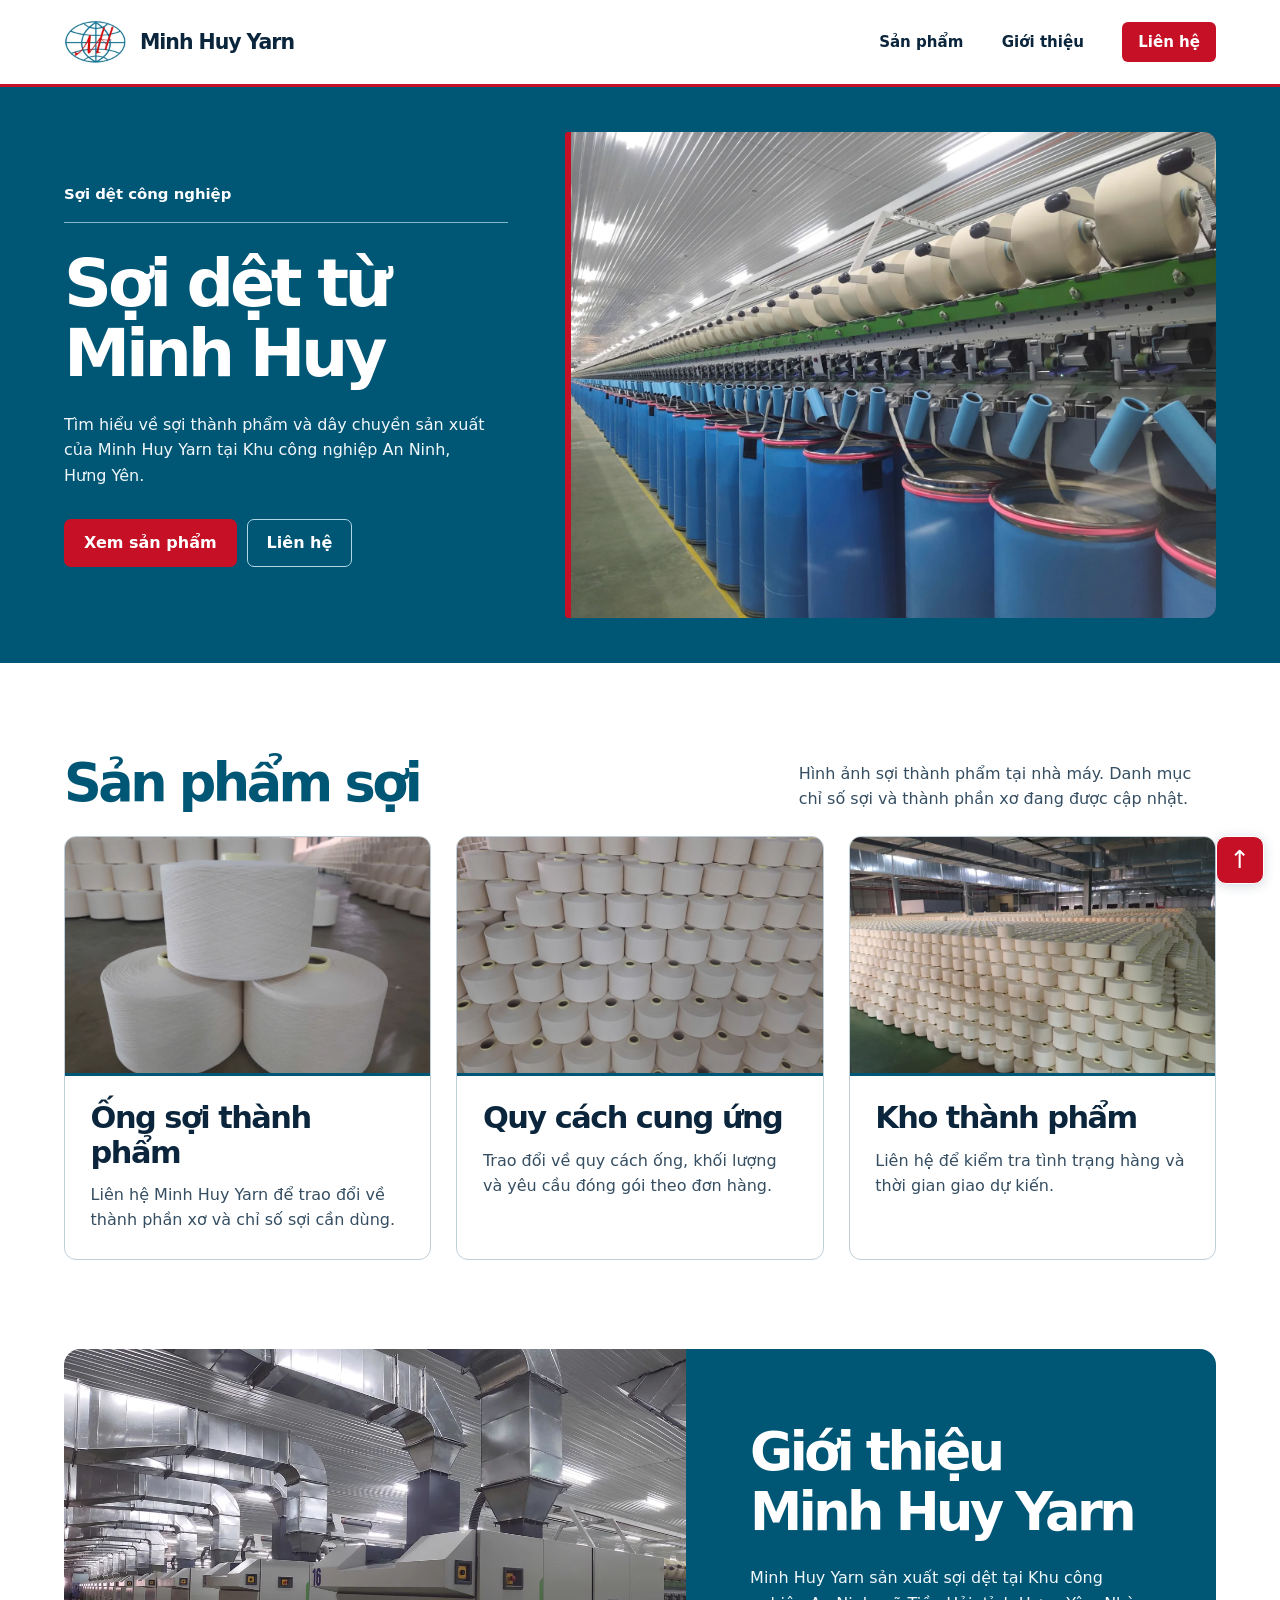
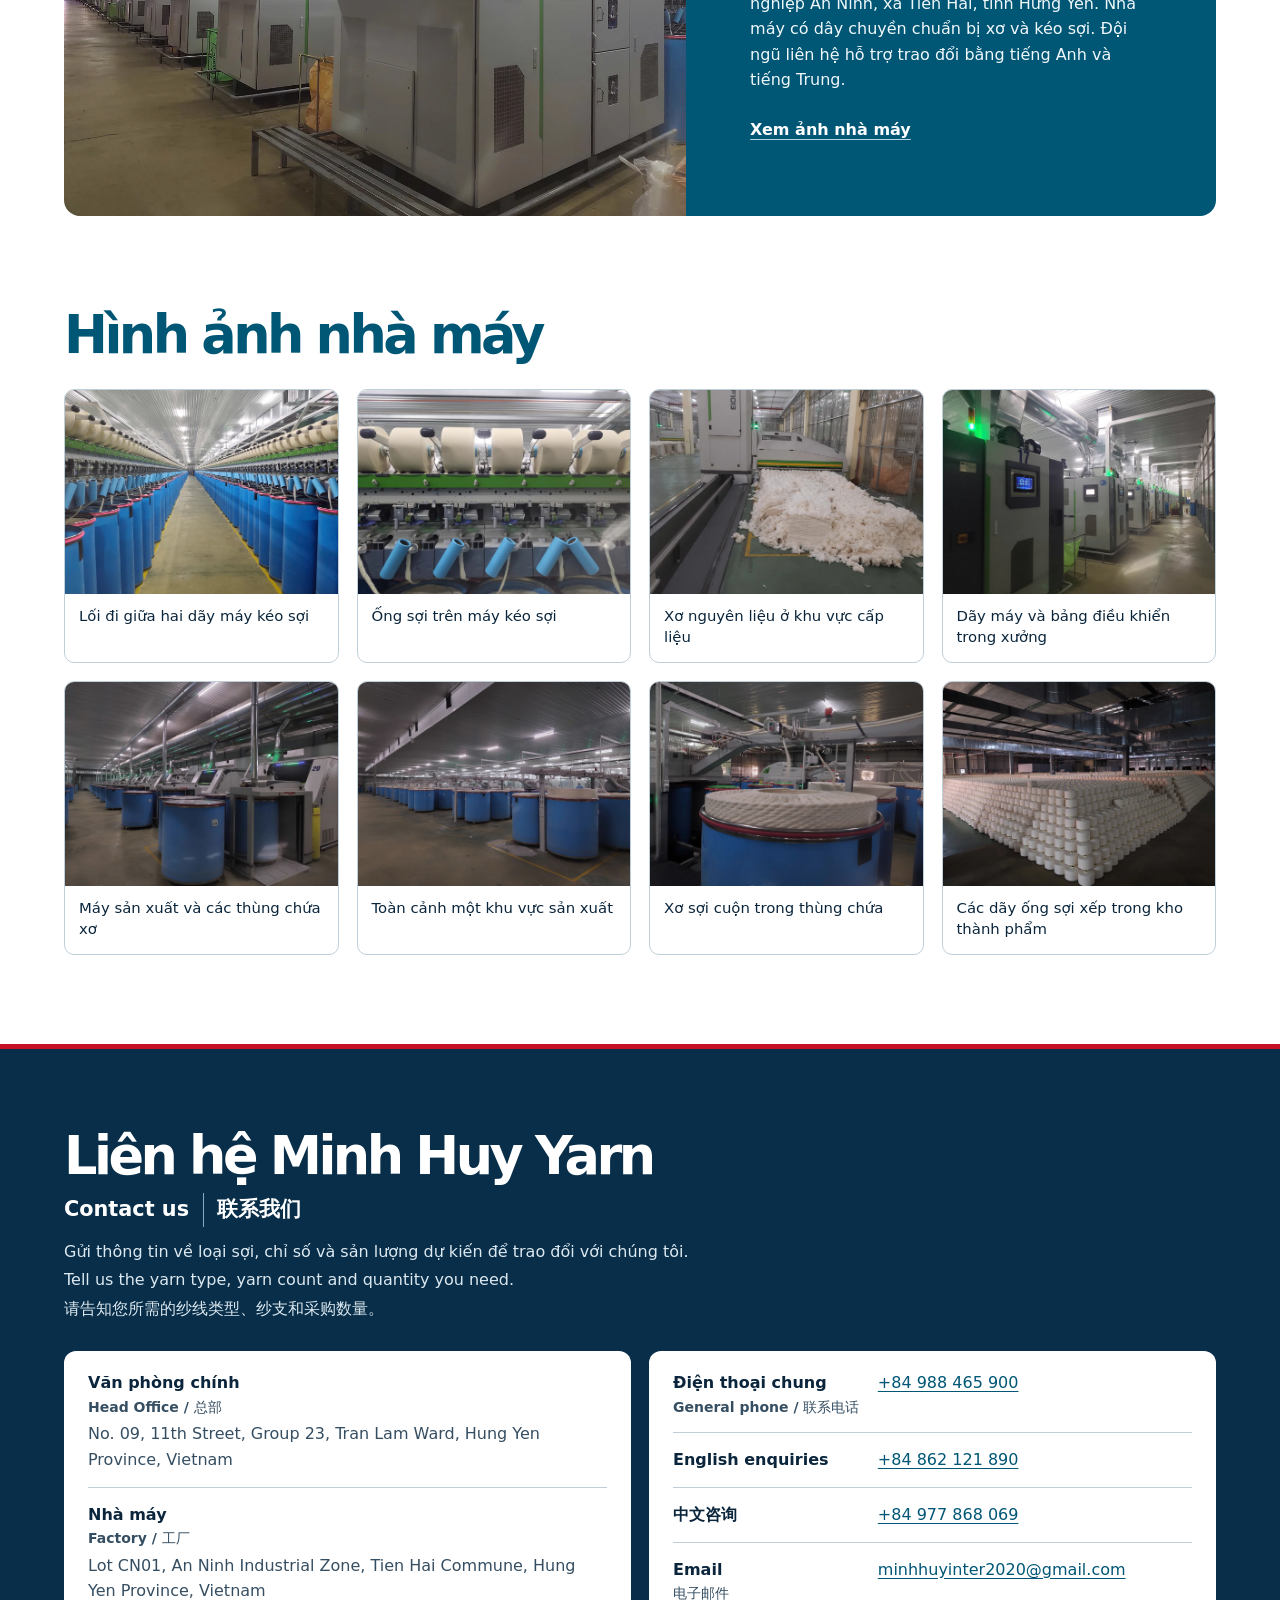
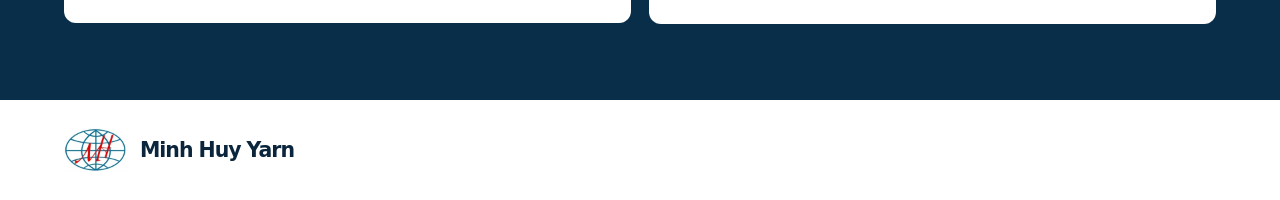
==== commit 61124536: "Publish multilingual contact section" ====
--- a/index.html
+++ b/index.html
@@ -96,11 +96,16 @@
       <div class="wrap">
         <div class="contact-heading">
           <h2 id="contact-heading">Liên hệ Minh Huy Yarn</h2>
-          <p>Gửi thông tin về loại sợi, chỉ số và sản lượng dự kiến để trao đổi với chúng tôi.</p>
+          <p class="contact-languages"><span lang="en">Contact us</span><span lang="zh-Hans">联系我们</span></p>
+          <div class="contact-intro">
+            <p>Gửi thông tin về loại sợi, chỉ số và sản lượng dự kiến để trao đổi với chúng tôi.</p>
+            <p lang="en">Tell us the yarn type, yarn count and quantity you need.</p>
+            <p lang="zh-Hans">请告知您所需的纱线类型、纱支和采购数量。</p>
+          </div>
         </div>
         <div class="contact-grid">
-          <dl class="contact-list"><div><dt>Văn phòng chính</dt><dd><address lang="en">No. 09, 11th Street, Group 23, Tran Lam Ward, Hung Yen Province, Vietnam</address></dd></div><div><dt>Nhà máy</dt><dd><address lang="en">Lot CN01, An Ninh Industrial Zone, Tien Hai Commune, Hung Yen Province, Vietnam</address></dd></div></dl>
-          <dl class="contact-list contact-channels"><div><dt>Điện thoại</dt><dd><a href="tel:+84988465900">+84 988 465 900</a></dd></div><div><dt>Tiếng Anh</dt><dd><a href="tel:+84862121890">+84 862 121 890</a></dd></div><div><dt>Tiếng Trung</dt><dd><a href="tel:+84977868069">+84 977 868 069</a></dd></div><div><dt>Email</dt><dd><a href="mailto:minhhuyinter2020@gmail.com">minhhuyinter2020@gmail.com</a></dd></div></dl>
+          <dl class="contact-list"><div><dt>Văn phòng chính <small><span lang="en">Head Office</span> / <span lang="zh-Hans">总部</span></small></dt><dd><address lang="en">No. 09, 11th Street, Group 23, Tran Lam Ward, Hung Yen Province, Vietnam</address></dd></div><div><dt>Nhà máy <small><span lang="en">Factory</span> / <span lang="zh-Hans">工厂</span></small></dt><dd><address lang="en">Lot CN01, An Ninh Industrial Zone, Tien Hai Commune, Hung Yen Province, Vietnam</address></dd></div></dl>
+          <dl class="contact-list contact-channels"><div><dt>Điện thoại chung <small><span lang="en">General phone</span> / <span lang="zh-Hans">联系电话</span></small></dt><dd><a href="tel:+84988465900">+84 988 465 900</a></dd></div><div><dt><span lang="en">English enquiries</span></dt><dd><a href="tel:+84862121890">+84 862 121 890</a></dd></div><div><dt><span lang="zh-Hans">中文咨询</span></dt><dd><a href="tel:+84977868069">+84 977 868 069</a></dd></div><div><dt><span lang="en">Email</span> <small lang="zh-Hans">电子邮件</small></dt><dd><a href="mailto:minhhuyinter2020@gmail.com">minhhuyinter2020@gmail.com</a></dd></div></dl>
         </div>
       </div>
     </section>
--- a/site.css
+++ b/site.css
@@ -70,15 +70,20 @@
 .about-copy p { color: #f0f8fb; max-width: 46ch; }
 .contact { padding-block: clamp(50px, 6vw, 90px); background: var(--navy); color: var(--white); border-top: 5px solid var(--red); }
 .contact-heading { margin-bottom: 30px; }
-.contact-heading p, .contact-note { color: #dce8f0; margin-top: 12px; }
+.contact-languages { display: flex; flex-wrap: wrap; gap: .25rem .85rem; margin-top: 8px; color: #fff; font-size: clamp(1.05rem, 2vw, 1.3rem); font-weight: 700; }
+.contact-languages span + span { border-inline-start: 1px solid #86adbf; padding-inline-start: .85rem; }
+.contact-intro { display: grid; gap: 3px; margin-top: 12px; }
+.contact-intro p, .contact-note { color: #dce8f0; }
+.contact-note { margin-top: 12px; }
 .contact-grid { display: grid; grid-template-columns: 1fr 1fr; gap: 18px; }
 .contact-list { display: grid; align-self: start; margin: 0; padding: 5px 24px; border-radius: 12px; background: var(--white); color: var(--ink); }
 .contact-list > div { padding-block: 14px; }
 .contact-list > div + div { border-top: 1px solid var(--line); }
 .contact-list dt { font-weight: 720; }
+.contact-list dt small { display: block; color: var(--muted); font-size: .875rem; font-weight: 550; }
 .contact-list dd { margin: 3px 0 0; color: var(--muted); overflow-wrap: anywhere; }
 .contact-list a { color: var(--blue); text-underline-offset: .19em; }
-.contact-channels > div { display: grid; grid-template-columns: minmax(6.5rem, .48fr) 1fr; gap: 10px; }
+.contact-channels > div { display: grid; grid-template-columns: minmax(8.5rem, .62fr) minmax(0, 1fr); gap: 10px; align-items: start; }
 .contact-channels dd { margin: 0; }
 address { white-space: pre-line; font-style: normal; }
 .back-top { position: fixed; right: max(16px, env(safe-area-inset-right)); bottom: max(16px, env(safe-area-inset-bottom)); display: grid; place-items: center; width: 48px; height: 48px; border: 1px solid #fff; border-radius: 10px; background: var(--red); color: var(--white); text-decoration: none; font-size: 1.55rem; box-shadow: 0 2px 12px #122b412e; }
@@ -102,6 +107,7 @@
   .header-row nav { width: 100%; justify-content: space-between; }
   .product-grid { grid-template-columns: 1fr; }
   .contact-list { padding-inline: 16px; }
+  .contact-channels > div { grid-template-columns: 1fr; gap: 1px; }
   .footer { align-items: start; flex-direction: column; gap: 12px; }
 }
 
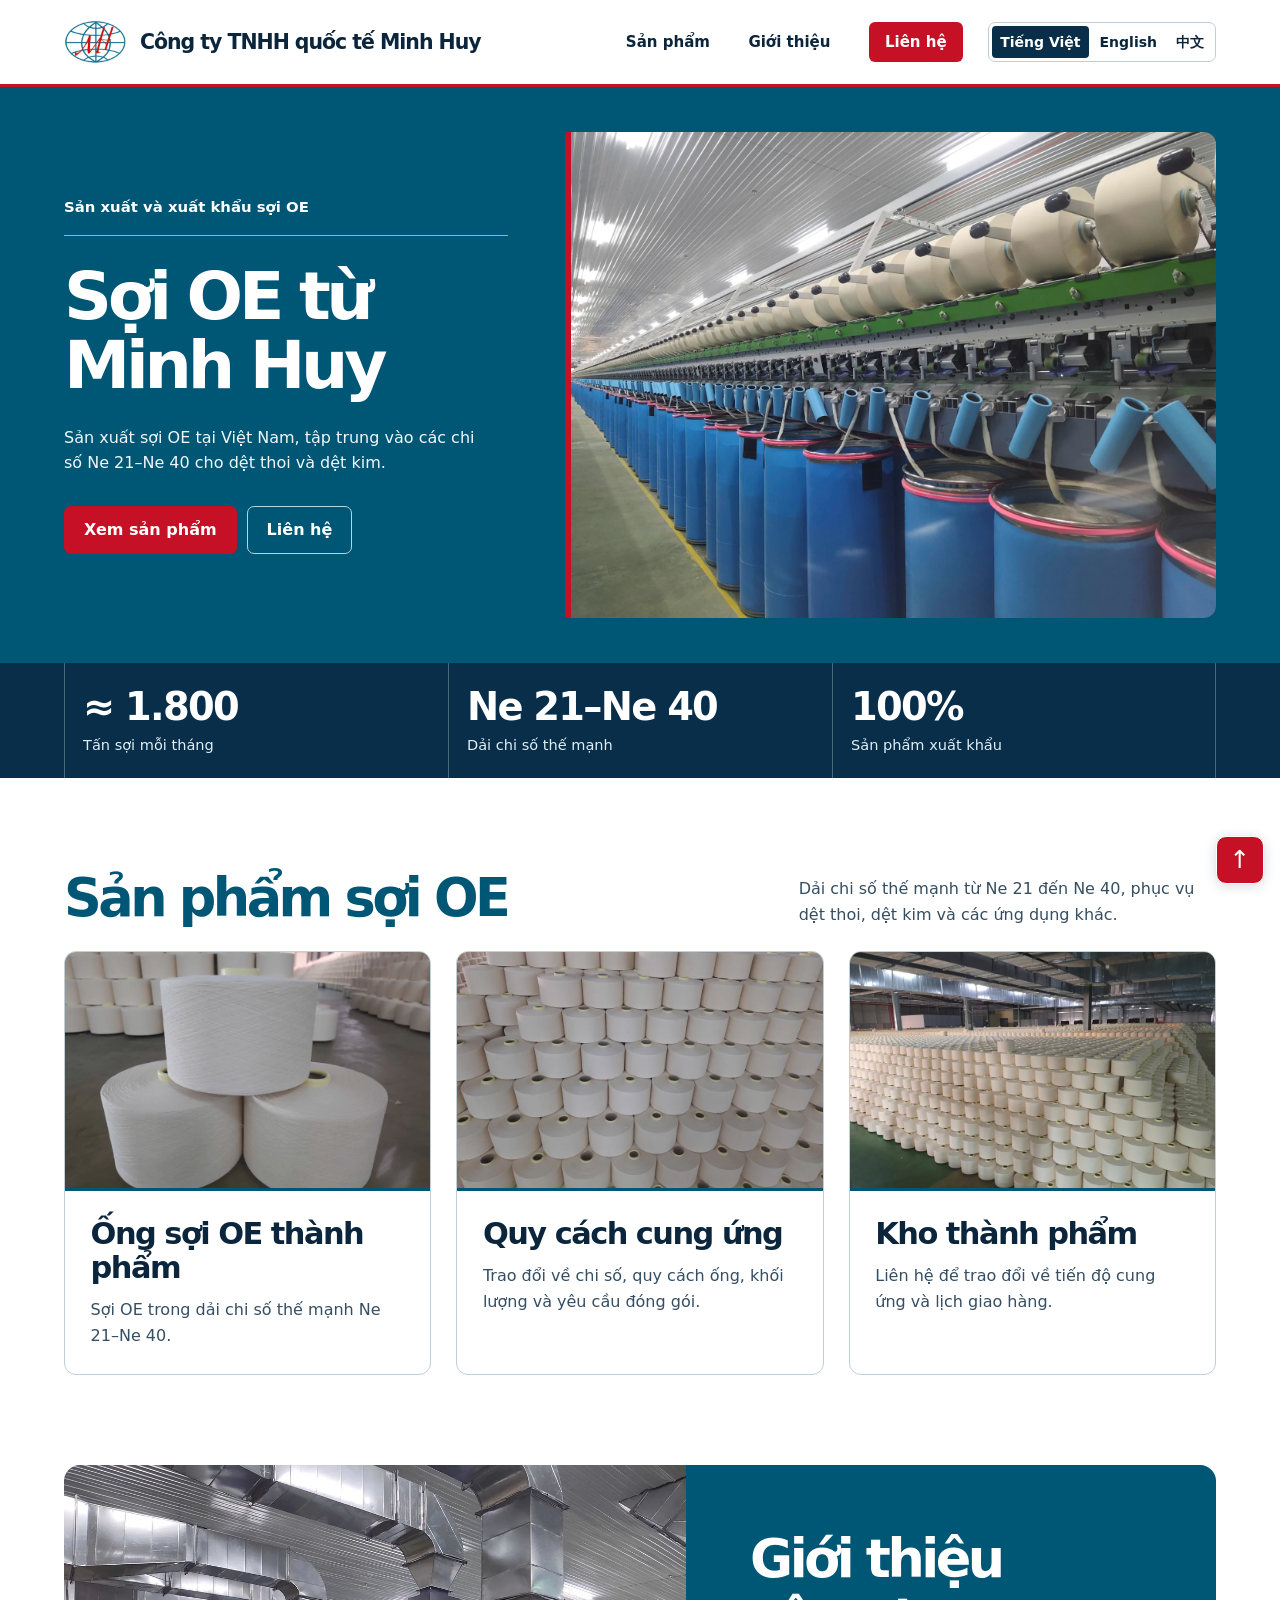
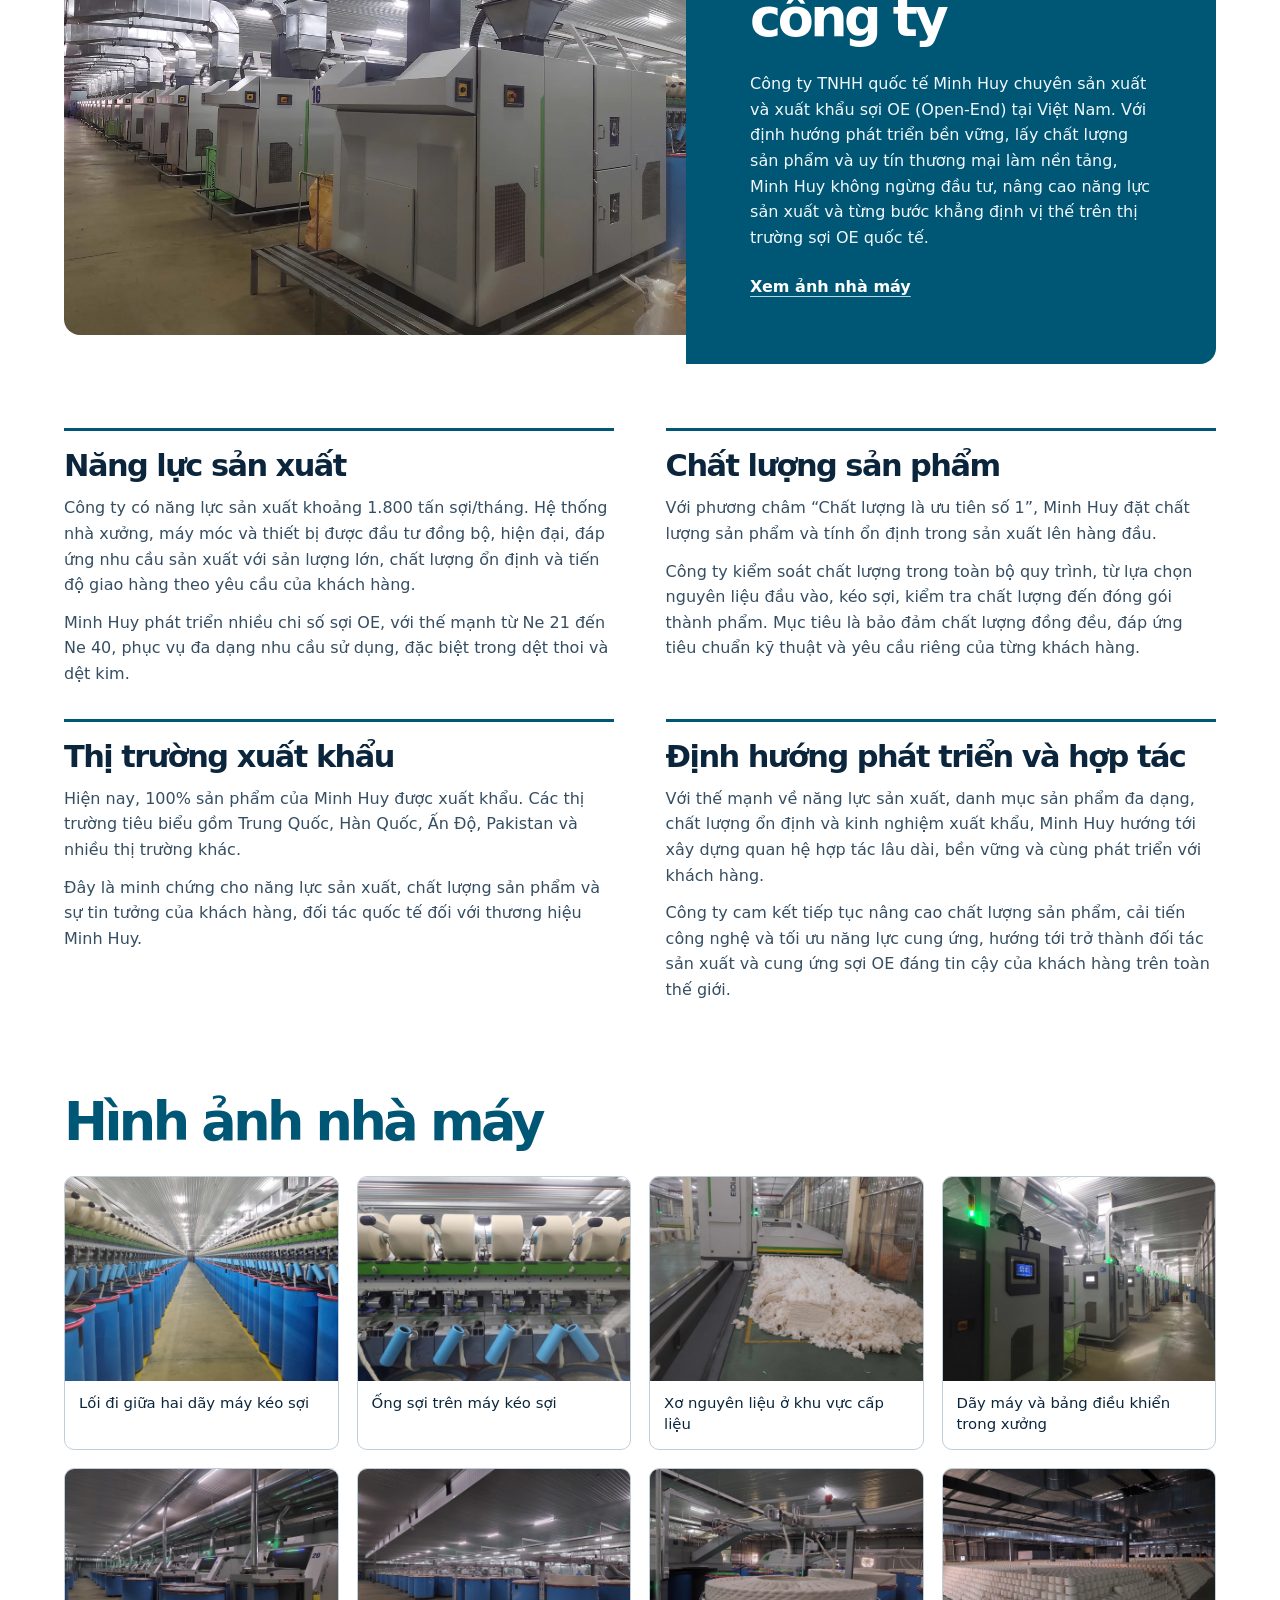
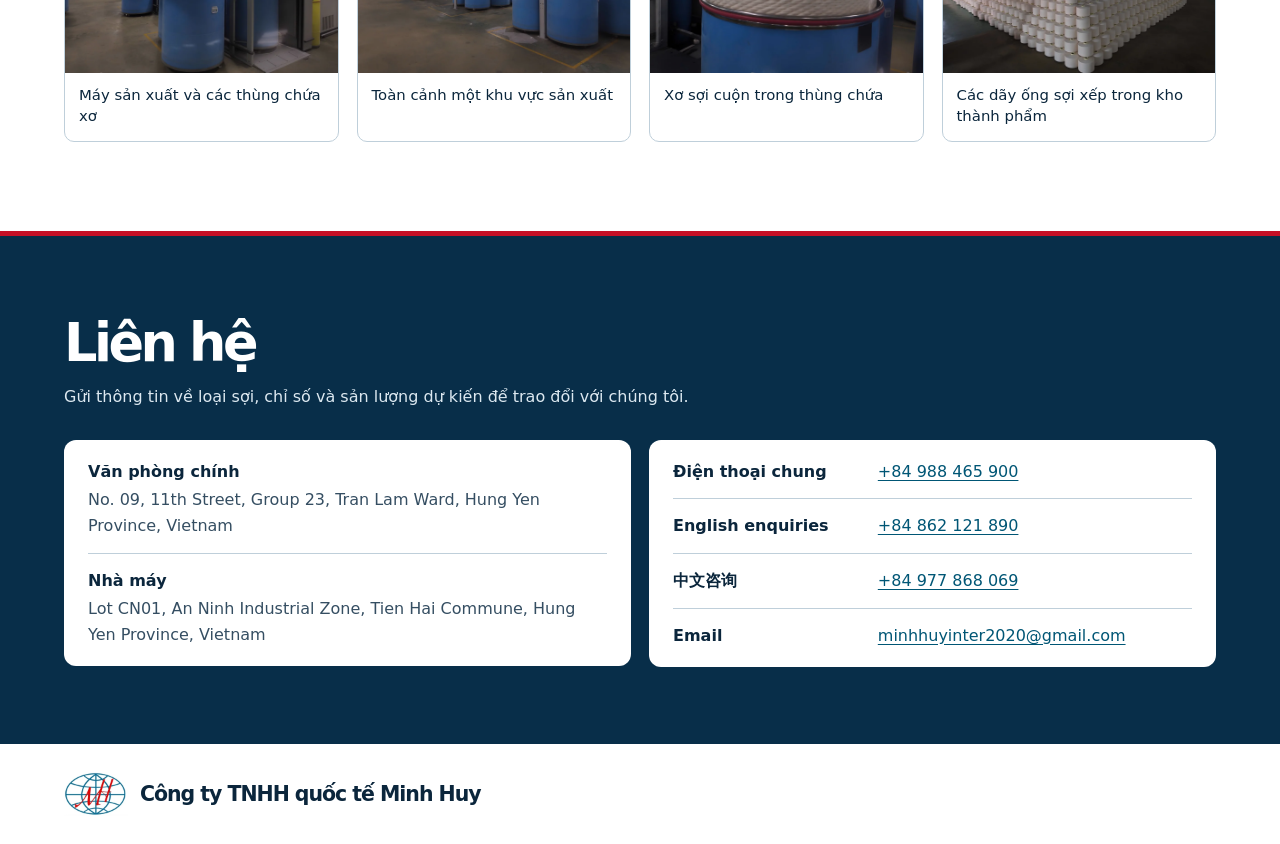
==== commit 14585116: "Publish Minh Huy company profile in Vietnamese, English and Chinese" ====
--- a/index.html
+++ b/index.html
@@ -3,21 +3,29 @@
 <head>
   <meta charset="utf-8">
   <meta name="viewport" content="width=device-width, initial-scale=1">
-  <meta name="description" content="Tìm hiểu về sợi thành phẩm và dây chuyền sản xuất của Minh Huy Yarn tại Khu công nghiệp An Ninh, Hưng Yên.">
+  <meta name="description" content="Sản xuất sợi OE tại Việt Nam, tập trung vào các chi số Ne 21–Ne 40 cho dệt thoi và dệt kim.">
   <meta name="theme-color" content="#ffffff">
-  <title>Minh Huy Yarn | Sợi dệt công nghiệp</title>
+  <title>Công ty TNHH quốc tế Minh Huy | Sản xuất và xuất khẩu sợi OE</title>
   <link rel="icon" href="./favicon.png" type="image/png">
   <link rel="stylesheet" href="./site.css">
+  <link rel="alternate" hreflang="vi" href="./">
+  <link rel="alternate" hreflang="en" href="./en/">
+  <link rel="alternate" hreflang="zh-Hans" href="./zh/">
 </head>
 <body>
   <a class="skip-link" href="#main">Đến nội dung</a>
   <header class="masthead" id="top" tabindex="-1">
     <div class="wrap header-row">
-      <a class="brand" href="./" aria-label="Minh Huy Yarn · Trang chủ"><img class="brand-logo" src="./logo-minh-huy.webp" alt="" width="54" height="37"><span>Minh Huy Yarn</span></a>
-      <nav aria-label="Điều hướng chính">
+      <a class="brand" href="./" aria-label="Công ty TNHH quốc tế Minh Huy · Trang chủ"><img class="brand-logo" src="./logo-minh-huy.webp" alt="" width="54" height="37"><span lang="vi">Công ty TNHH quốc tế Minh Huy</span></a>
+      <nav class="primary-nav" aria-label="Điều hướng chính">
         <a href="#san-pham">Sản phẩm</a>
         <a href="#gioi-thieu">Giới thiệu</a>
         <a class="nav-contact" href="#lien-he">Liên hệ</a>
+      </nav>
+      <nav class="language-menu" aria-label="Ngôn ngữ">
+        <a href="./" lang="vi" hreflang="vi" aria-current="page">Tiếng Việt</a>
+        <a href="./en/" lang="en" hreflang="en">English</a>
+        <a href="./zh/" lang="zh-Hans" hreflang="zh-Hans">中文</a>
       </nav>
     </div>
   </header>
@@ -25,9 +33,9 @@
     <div class="hero-band">
       <section class="hero wrap" aria-labelledby="hero-heading">
         <div class="hero-copy">
-          <p class="label">Sợi dệt công nghiệp</p>
-          <h1 id="hero-heading">Sợi dệt từ Minh Huy</h1>
-          <p class="hero-description">Tìm hiểu về sợi thành phẩm và dây chuyền sản xuất của Minh Huy Yarn tại Khu công nghiệp An Ninh, Hưng Yên.</p>
+          <p class="label">Sản xuất và xuất khẩu sợi OE</p>
+          <h1 id="hero-heading">Sợi OE từ Minh Huy</h1>
+          <p class="hero-description">Sản xuất sợi OE tại Việt Nam, tập trung vào các chi số Ne 21–Ne 40 cho dệt thoi và dệt kim.</p>
           <div class="hero-actions">
             <a class="button" href="#san-pham">Xem sản phẩm</a>
             <a class="button button-outline" href="#lien-he">Liên hệ</a>
@@ -36,19 +44,26 @@
         <figure class="hero-image"><img src="./images/spinning-line.webp" alt="Dây chuyền kéo sợi tại nhà máy Minh Huy với hàng thùng xơ màu xanh" width="1280" height="960" fetchpriority="high" decoding="async"></figure>
       </section>
     </div>
+    <aside class="metrics-band" aria-label="Năng lực và thị trường">
+      <dl class="wrap metrics">
+        <div><dt>Tấn sợi mỗi tháng</dt><dd>≈ 1.800</dd></div>
+        <div><dt>Dải chi số thế mạnh</dt><dd>Ne 21–Ne 40</dd></div>
+        <div><dt>Sản phẩm xuất khẩu</dt><dd>100%</dd></div>
+      </dl>
+    </aside>
     <section class="wrap catalog section" id="san-pham" aria-labelledby="catalog-heading">
       <div class="section-heading">
-        <h2 id="catalog-heading">Sản phẩm sợi</h2>
-        <p>Hình ảnh sợi thành phẩm tại nhà máy. Danh mục chỉ số sợi và thành phần xơ đang được cập nhật.</p>
+        <h2 id="catalog-heading">Sản phẩm sợi OE</h2>
+        <p>Dải chi số thế mạnh từ Ne 21 đến Ne 40, phục vụ dệt thoi, dệt kim và các ứng dụng khác.</p>
       </div>
       <div class="product-grid">
         <article class="product">
           <figure><img src="./images/yarn-cones.webp" alt="Ba ống sợi trắng thành phẩm xếp chồng" width="1280" height="960" loading="lazy" decoding="async"></figure>
           <div class="product-copy">
             <div class="product-title">
-              <h3>Ống sợi thành phẩm</h3>
+              <h3>Ống sợi OE thành phẩm</h3>
             </div>
-            <p>Liên hệ Minh Huy Yarn để trao đổi về thành phần xơ và chỉ số sợi cần dùng.</p>
+            <p>Sợi OE trong dải chi số thế mạnh Ne 21–Ne 40.</p>
           </div>
         </article>
 <article class="product">
@@ -57,7 +72,7 @@
             <div class="product-title">
               <h3>Quy cách cung ứng</h3>
             </div>
-            <p>Trao đổi về quy cách ống, khối lượng và yêu cầu đóng gói theo đơn hàng.</p>
+            <p>Trao đổi về chi số, quy cách ống, khối lượng và yêu cầu đóng gói.</p>
           </div>
         </article>
 <article class="product">
@@ -66,7 +81,7 @@
             <div class="product-title">
               <h3>Kho thành phẩm</h3>
             </div>
-            <p>Liên hệ để kiểm tra tình trạng hàng và thời gian giao dự kiến.</p>
+            <p>Liên hệ để trao đổi về tiến độ cung ứng và lịch giao hàng.</p>
           </div>
         </article>
       </div>
@@ -74,9 +89,33 @@
     <section class="wrap about section" id="gioi-thieu" aria-labelledby="about-heading">
       <figure><img src="./images/factory-floor.webp" alt="Một khu vực máy sản xuất sợi tại nhà máy Minh Huy" width="1280" height="960" loading="lazy" decoding="async"></figure>
       <div class="about-copy">
-        <h2 id="about-heading">Giới thiệu Minh Huy Yarn</h2>
-        <p>Minh Huy Yarn sản xuất sợi dệt tại Khu công nghiệp An Ninh, xã Tiền Hải, tỉnh Hưng Yên. Nhà máy có dây chuyền chuẩn bị xơ và kéo sợi. Đội ngũ liên hệ hỗ trợ trao đổi bằng tiếng Anh và tiếng Trung.</p>
+        <h2 id="about-heading">Giới thiệu công ty</h2>
+        <p>Công ty TNHH quốc tế Minh Huy chuyên sản xuất và xuất khẩu sợi OE (Open-End) tại Việt Nam. Với định hướng phát triển bền vững, lấy chất lượng sản phẩm và uy tín thương mại làm nền tảng, Minh Huy không ngừng đầu tư, nâng cao năng lực sản xuất và từng bước khẳng định vị thế trên thị trường sợi OE quốc tế.</p>
         <a class="gallery-jump" href="#hinh-anh">Xem ảnh nhà máy</a>
+      </div>
+    </section>
+    <section class="wrap profile" aria-label="Giới thiệu">
+      <div class="profile-grid">
+        <article class="profile-chapter">
+          <h3>Năng lực sản xuất</h3>
+          <p>Công ty có năng lực sản xuất khoảng 1.800 tấn sợi/tháng. Hệ thống nhà xưởng, máy móc và thiết bị được đầu tư đồng bộ, hiện đại, đáp ứng nhu cầu sản xuất với sản lượng lớn, chất lượng ổn định và tiến độ giao hàng theo yêu cầu của khách hàng.</p>
+          <p>Minh Huy phát triển nhiều chi số sợi OE, với thế mạnh từ Ne 21 đến Ne 40, phục vụ đa dạng nhu cầu sử dụng, đặc biệt trong dệt thoi và dệt kim.</p>
+        </article>
+        <article class="profile-chapter">
+          <h3>Chất lượng sản phẩm</h3>
+          <p>Với phương châm “Chất lượng là ưu tiên số 1”, Minh Huy đặt chất lượng sản phẩm và tính ổn định trong sản xuất lên hàng đầu.</p>
+          <p>Công ty kiểm soát chất lượng trong toàn bộ quy trình, từ lựa chọn nguyên liệu đầu vào, kéo sợi, kiểm tra chất lượng đến đóng gói thành phẩm. Mục tiêu là bảo đảm chất lượng đồng đều, đáp ứng tiêu chuẩn kỹ thuật và yêu cầu riêng của từng khách hàng.</p>
+        </article>
+        <article class="profile-chapter">
+          <h3>Thị trường xuất khẩu</h3>
+          <p>Hiện nay, 100% sản phẩm của Minh Huy được xuất khẩu. Các thị trường tiêu biểu gồm Trung Quốc, Hàn Quốc, Ấn Độ, Pakistan và nhiều thị trường khác.</p>
+          <p>Đây là minh chứng cho năng lực sản xuất, chất lượng sản phẩm và sự tin tưởng của khách hàng, đối tác quốc tế đối với thương hiệu Minh Huy.</p>
+        </article>
+        <article class="profile-chapter">
+          <h3>Định hướng phát triển và hợp tác</h3>
+          <p>Với thế mạnh về năng lực sản xuất, danh mục sản phẩm đa dạng, chất lượng ổn định và kinh nghiệm xuất khẩu, Minh Huy hướng tới xây dựng quan hệ hợp tác lâu dài, bền vững và cùng phát triển với khách hàng.</p>
+          <p>Công ty cam kết tiếp tục nâng cao chất lượng sản phẩm, cải tiến công nghệ và tối ưu năng lực cung ứng, hướng tới trở thành đối tác sản xuất và cung ứng sợi OE đáng tin cậy của khách hàng trên toàn thế giới.</p>
+        </article>
       </div>
     </section>
     <section class="wrap section factory-gallery" id="hinh-anh" aria-labelledby="gallery-heading">
@@ -95,23 +134,18 @@
     <section class="contact" id="lien-he" aria-labelledby="contact-heading">
       <div class="wrap">
         <div class="contact-heading">
-          <h2 id="contact-heading">Liên hệ Minh Huy Yarn</h2>
-          <p class="contact-languages"><span lang="en">Contact us</span><span lang="zh-Hans">联系我们</span></p>
-          <div class="contact-intro">
-            <p>Gửi thông tin về loại sợi, chỉ số và sản lượng dự kiến để trao đổi với chúng tôi.</p>
-            <p lang="en">Tell us the yarn type, yarn count and quantity you need.</p>
-            <p lang="zh-Hans">请告知您所需的纱线类型、纱支和采购数量。</p>
-          </div>
+          <h2 id="contact-heading">Liên hệ</h2>
+          <div class="contact-intro"><p>Gửi thông tin về loại sợi, chỉ số và sản lượng dự kiến để trao đổi với chúng tôi.</p></div>
         </div>
         <div class="contact-grid">
-          <dl class="contact-list"><div><dt>Văn phòng chính <small><span lang="en">Head Office</span> / <span lang="zh-Hans">总部</span></small></dt><dd><address lang="en">No. 09, 11th Street, Group 23, Tran Lam Ward, Hung Yen Province, Vietnam</address></dd></div><div><dt>Nhà máy <small><span lang="en">Factory</span> / <span lang="zh-Hans">工厂</span></small></dt><dd><address lang="en">Lot CN01, An Ninh Industrial Zone, Tien Hai Commune, Hung Yen Province, Vietnam</address></dd></div></dl>
-          <dl class="contact-list contact-channels"><div><dt>Điện thoại chung <small><span lang="en">General phone</span> / <span lang="zh-Hans">联系电话</span></small></dt><dd><a href="tel:+84988465900">+84 988 465 900</a></dd></div><div><dt><span lang="en">English enquiries</span></dt><dd><a href="tel:+84862121890">+84 862 121 890</a></dd></div><div><dt><span lang="zh-Hans">中文咨询</span></dt><dd><a href="tel:+84977868069">+84 977 868 069</a></dd></div><div><dt><span lang="en">Email</span> <small lang="zh-Hans">电子邮件</small></dt><dd><a href="mailto:minhhuyinter2020@gmail.com">minhhuyinter2020@gmail.com</a></dd></div></dl>
+          <dl class="contact-list"><div><dt>Văn phòng chính</dt><dd><address lang="en">No. 09, 11th Street, Group 23, Tran Lam Ward, Hung Yen Province, Vietnam</address></dd></div><div><dt>Nhà máy</dt><dd><address lang="en">Lot CN01, An Ninh Industrial Zone, Tien Hai Commune, Hung Yen Province, Vietnam</address></dd></div></dl>
+          <dl class="contact-list contact-channels"><div><dt>Điện thoại chung</dt><dd><a href="tel:+84988465900">+84 988 465 900</a></dd></div><div><dt><span lang="en">English enquiries</span></dt><dd><a href="tel:+84862121890">+84 862 121 890</a></dd></div><div><dt><span lang="zh-Hans">中文咨询</span></dt><dd><a href="tel:+84977868069">+84 977 868 069</a></dd></div><div><dt>Email</dt><dd><a href="mailto:minhhuyinter2020@gmail.com">minhhuyinter2020@gmail.com</a></dd></div></dl>
         </div>
       </div>
     </section>
   </main>
   <footer class="wrap footer">
-    <a class="brand" href="./"><img class="brand-logo" src="./logo-minh-huy.webp" alt="" width="54" height="37"><span>Minh Huy Yarn</span></a>
+    <a class="brand" href="./"><img class="brand-logo" src="./logo-minh-huy.webp" alt="" width="54" height="37"><span lang="vi">Công ty TNHH quốc tế Minh Huy</span></a>
   </footer>
   <a class="back-top" href="#top" aria-label="Về đầu trang" title="Về đầu trang"><span aria-hidden="true">↑</span></a>
 </body>
--- a/site.css
+++ b/site.css
@@ -27,12 +27,16 @@
 .skip-link:focus { top: 8px; }
 .masthead { border-bottom: 3px solid var(--red); background: var(--white); }
 .header-row, .footer { display: flex; justify-content: space-between; align-items: center; gap: 24px; }
-.header-row { min-height: 84px; }
+.header-row { min-height: 84px; gap: clamp(12px, 2vw, 28px); }
+.header-row .brand { margin-inline-end: auto; }
 .brand { display: inline-flex; align-items: center; gap: 12px; text-decoration: none; font-weight: 800; font-size: 1.28rem; letter-spacing: -.05em; line-height: 1.2; }
 .brand-logo { flex: none; width: 64px; height: auto; object-fit: contain; }
 nav { display: flex; gap: clamp(14px, 3vw, 42px); align-items: center; font-size: .94rem; font-weight: 650; }
 nav a { text-decoration: none; white-space: nowrap; }
 nav a:hover { text-decoration: underline; text-underline-offset: 5px; }
+.language-menu { gap: 3px; border: 1px solid var(--line); border-radius: 7px; padding: 3px; }
+.language-menu a { border-radius: 4px; padding: 5px 8px; font-size: .875rem; }
+.language-menu a[aria-current="page"] { background: var(--navy); color: var(--white); }
 .nav-contact { padding: 8px 16px; background: var(--red); color: var(--white); border-radius: 6px; }
 .nav-contact:hover { background: var(--red-dark); }
 .hero-band { background: var(--blue); color: var(--white); }
@@ -53,6 +57,12 @@
 .hero-actions a:focus-visible { outline-color: #fff; }
 .hero-image { min-height: min(38vw, 580px); overflow: hidden; border-radius: 3px 12px 12px 3px; border-left: 6px solid var(--red); background: var(--navy); }
 .hero-image img { object-position: 43% center; }
+.metrics-band { background: var(--navy); color: var(--white); }
+.metrics { display: grid; grid-template-columns: repeat(auto-fit, minmax(min(100%, 220px), 1fr)); margin-block: 0; }
+.metrics > div { display: flex; flex-direction: column-reverse; justify-content: start; gap: 4px; padding: 22px 18px; border-inline-start: 1px solid #4a687d; min-width: 0; }
+.metrics > div:last-child { border-inline-end: 1px solid #4a687d; }
+.metrics dt { font-size: .91rem; color: #e0eef5; }
+.metrics dd { margin: 0; font-weight: 800; line-height: 1.15; font-size: clamp(1.52rem, 3vw, 3rem); letter-spacing: -.045em; overflow-wrap: anywhere; }
 .section { margin-block: clamp(56px, 7vw, 110px); scroll-margin-top: 28px; }
 .section-heading { display: flex; align-items: end; justify-content: space-between; gap: 20px 40px; padding-bottom: 24px; }
 .section-heading p { color: var(--muted); max-width: 41ch; }
@@ -67,11 +77,14 @@
 .about { display: grid; grid-template-columns: 1.08fr .92fr; align-items: stretch; }
 .about figure { min-height: 310px; max-height: 470px; overflow: hidden; border-radius: 16px 0 0 16px; background: var(--pale); }
 .about-copy { display: grid; align-content: center; gap: 24px; padding: clamp(30px, 5vw, 74px); background: var(--blue); color: var(--white); border-radius: 0 16px 16px 0; }
-.about-copy p { color: #f0f8fb; max-width: 46ch; }
+.about-copy p { color: #f0f8fb; max-width: 48ch; }
+.about { margin-bottom: clamp(32px, 5vw, 68px); }
+.profile-grid { display: grid; grid-template-columns: 1fr 1fr; gap: 32px clamp(22px, 4vw, 58px); }
+.profile-chapter { padding-top: 18px; border-top: 3px solid var(--blue); }
+.profile-chapter p { max-width: 65ch; color: var(--muted); margin-top: 12px; }
+:lang(zh-Hans) h1, :lang(zh-Hans) h2, :lang(zh-Hans) h3 { letter-spacing: 0; }
 .contact { padding-block: clamp(50px, 6vw, 90px); background: var(--navy); color: var(--white); border-top: 5px solid var(--red); }
 .contact-heading { margin-bottom: 30px; }
-.contact-languages { display: flex; flex-wrap: wrap; gap: .25rem .85rem; margin-top: 8px; color: #fff; font-size: clamp(1.05rem, 2vw, 1.3rem); font-weight: 700; }
-.contact-languages span + span { border-inline-start: 1px solid #86adbf; padding-inline-start: .85rem; }
 .contact-intro { display: grid; gap: 3px; margin-top: 12px; }
 .contact-intro p, .contact-note { color: #dce8f0; }
 .contact-note { margin-top: 12px; }
@@ -80,7 +93,6 @@
 .contact-list > div { padding-block: 14px; }
 .contact-list > div + div { border-top: 1px solid var(--line); }
 .contact-list dt { font-weight: 720; }
-.contact-list dt small { display: block; color: var(--muted); font-size: .875rem; font-weight: 550; }
 .contact-list dd { margin: 3px 0 0; color: var(--muted); overflow-wrap: anywhere; }
 .contact-list a { color: var(--blue); text-underline-offset: .19em; }
 .contact-channels > div { display: grid; grid-template-columns: minmax(8.5rem, .62fr) minmax(0, 1fr); gap: 10px; align-items: start; }
@@ -91,6 +103,10 @@
 @media (prefers-reduced-motion: no-preference) { html { scroll-behavior: smooth; } }
 .footer { min-height: 100px; padding-block: 18px; padding-right: max(var(--edge), 78px); }
 .footer p { color: var(--muted); font-size: .875rem; }
+@media (max-width: 1120px) {
+  .header-row { flex-wrap: wrap; padding-block: 12px; }
+  .primary-nav { order: 1; width: 100%; }
+}
 @media (max-width: 800px) {
   .hero { grid-template-columns: 1fr; }
   .hero-copy { padding: 8px 0 30px; }
@@ -104,7 +120,14 @@
 }
 @media (max-width: 520px) {
   .header-row { padding-block: 14px; flex-wrap: wrap; gap: 14px; }
-  .header-row nav { width: 100%; justify-content: space-between; }
+  .primary-nav { justify-content: space-between; }
+  .header-row .brand { width: 100%; font-size: 1.13rem; }
+  .brand-logo { width: 48px; }
+  .metrics { grid-template-columns: repeat(3, minmax(0, 1fr)); }
+  .metrics > div { padding: 14px 8px; }
+  .metrics dd { font-size: clamp(1.05rem, 4.3vw, 1.35rem); }
+  .metrics dt { font-size: .83rem; }
+  .profile-grid { grid-template-columns: 1fr; gap: 24px; }
   .product-grid { grid-template-columns: 1fr; }
   .contact-list { padding-inline: 16px; }
   .contact-channels > div { grid-template-columns: 1fr; gap: 1px; }
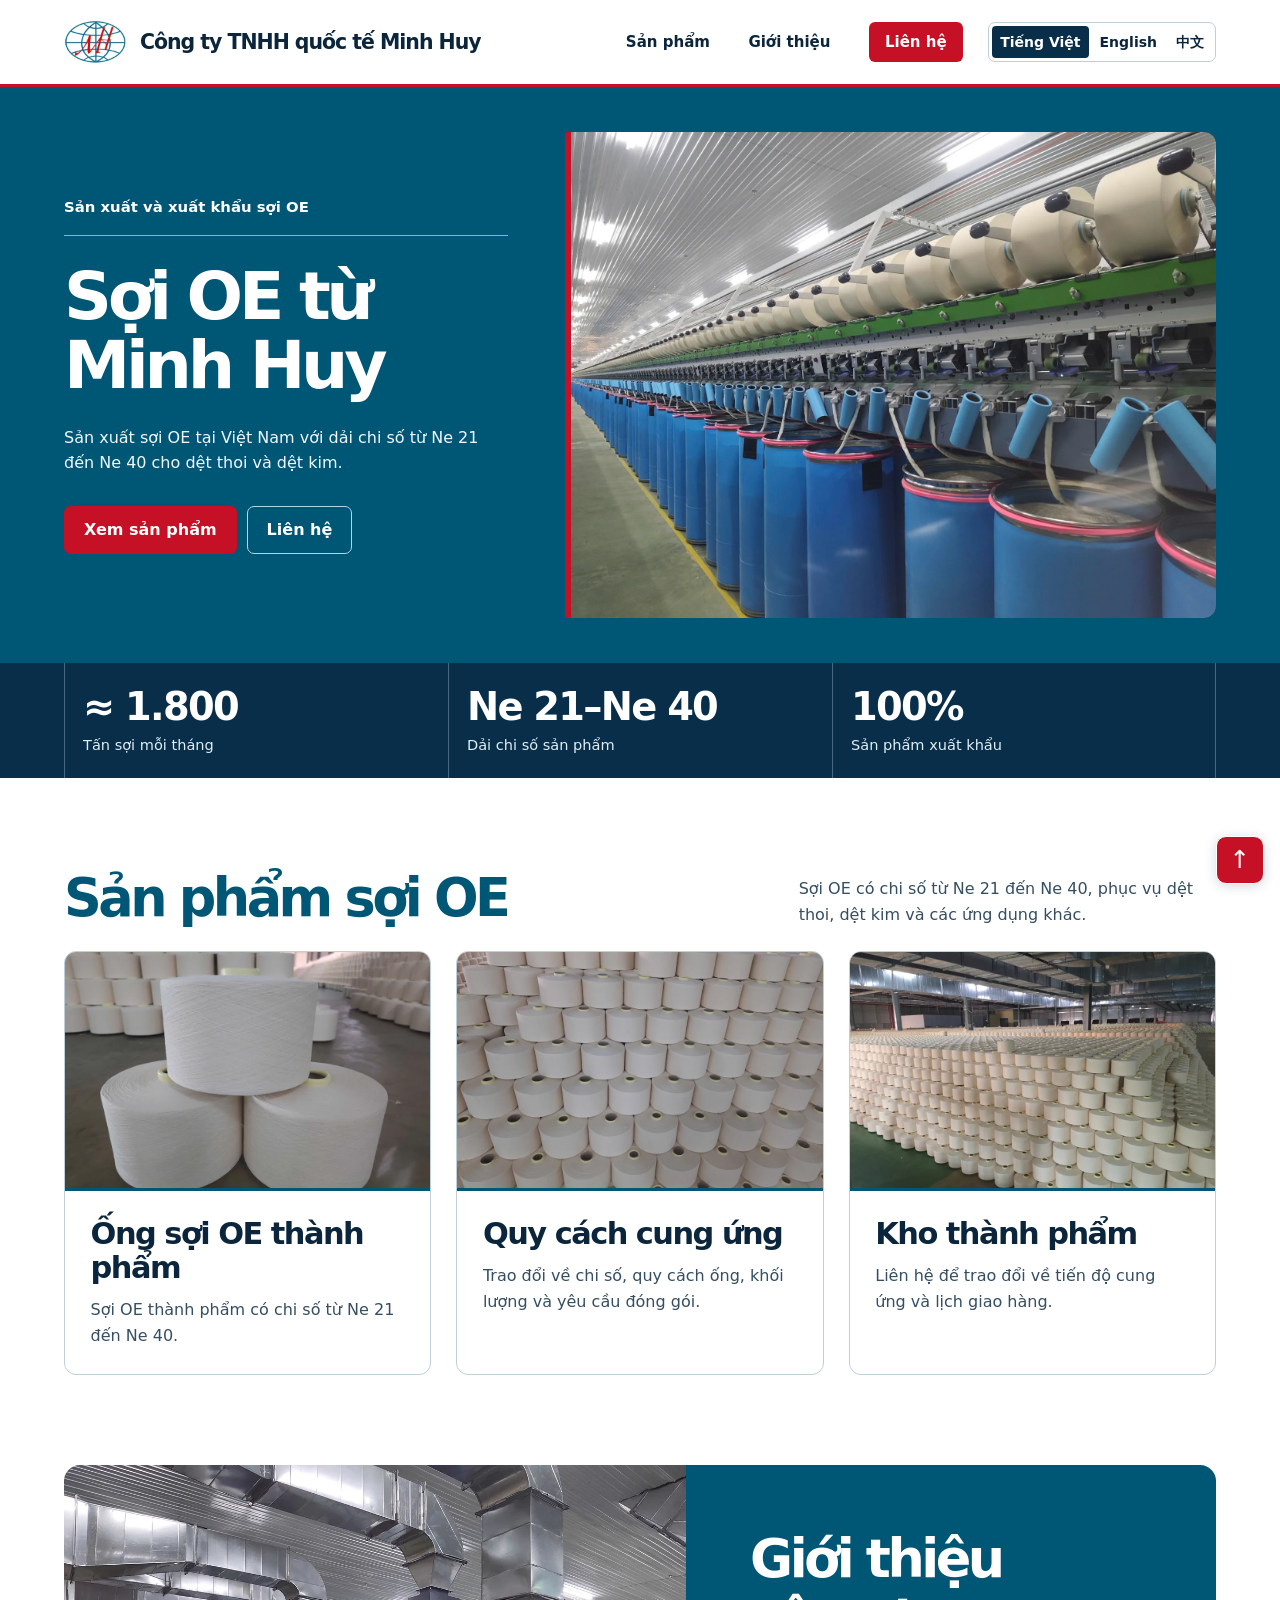
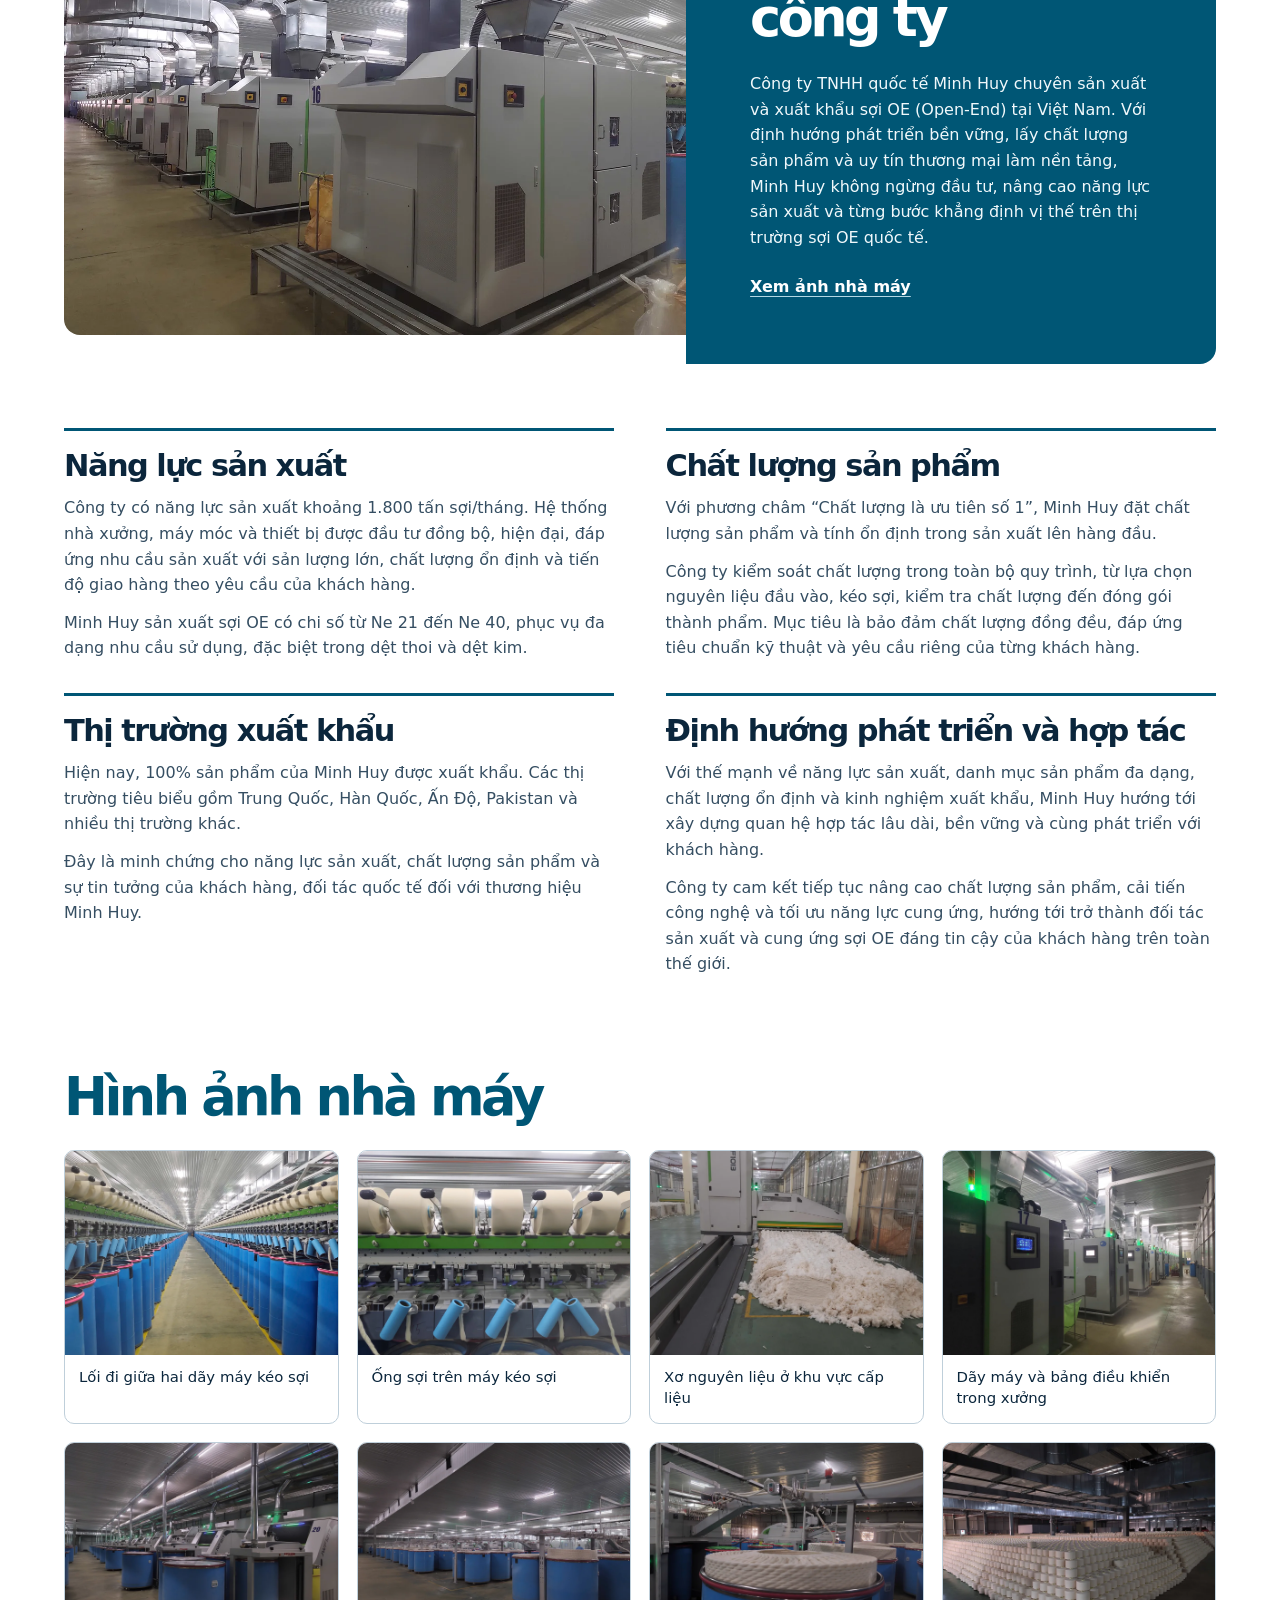
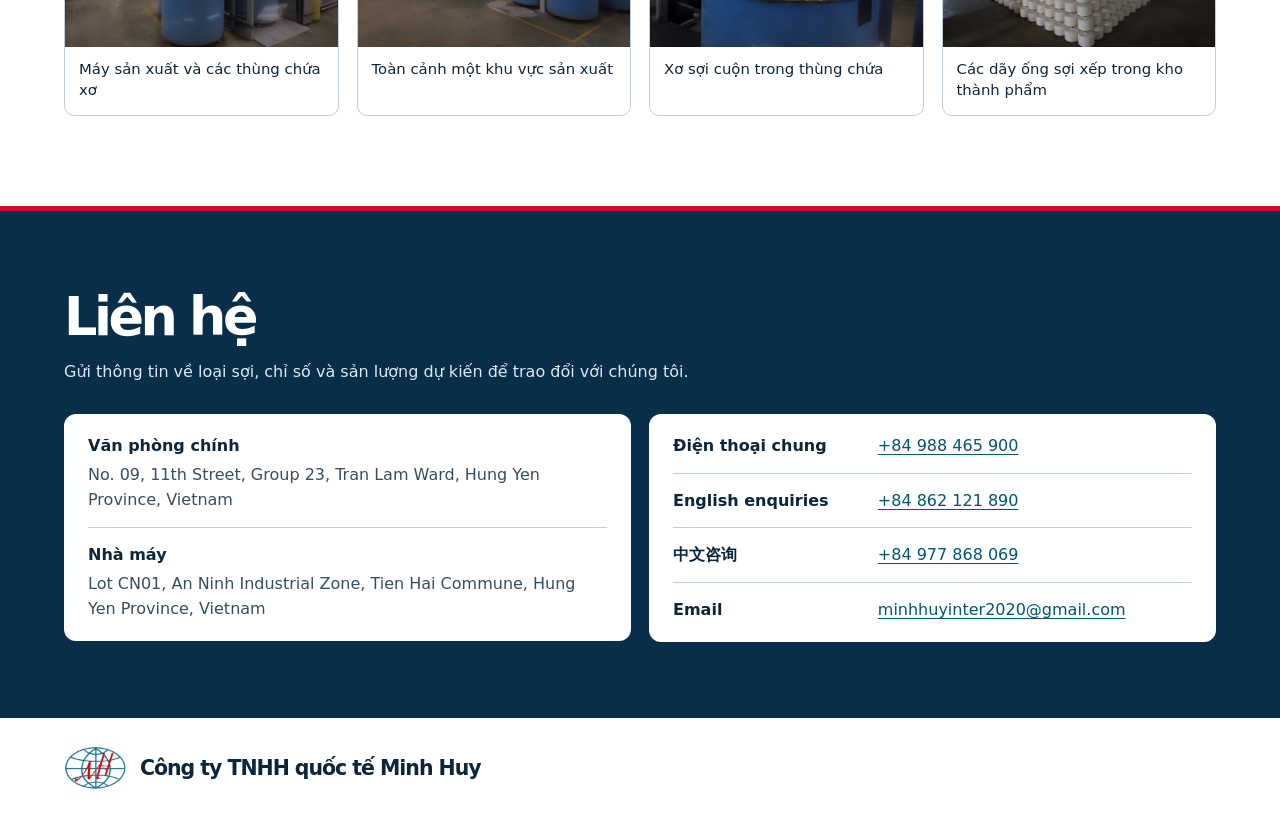
==== commit ad2ddb70: "Correct the stated OE yarn product range" ====
--- a/index.html
+++ b/index.html
@@ -3,7 +3,7 @@
 <head>
   <meta charset="utf-8">
   <meta name="viewport" content="width=device-width, initial-scale=1">
-  <meta name="description" content="Sản xuất sợi OE tại Việt Nam, tập trung vào các chi số Ne 21–Ne 40 cho dệt thoi và dệt kim.">
+  <meta name="description" content="Sản xuất sợi OE tại Việt Nam với dải chi số từ Ne 21 đến Ne 40 cho dệt thoi và dệt kim.">
   <meta name="theme-color" content="#ffffff">
   <title>Công ty TNHH quốc tế Minh Huy | Sản xuất và xuất khẩu sợi OE</title>
   <link rel="icon" href="./favicon.png" type="image/png">
@@ -35,7 +35,7 @@
         <div class="hero-copy">
           <p class="label">Sản xuất và xuất khẩu sợi OE</p>
           <h1 id="hero-heading">Sợi OE từ Minh Huy</h1>
-          <p class="hero-description">Sản xuất sợi OE tại Việt Nam, tập trung vào các chi số Ne 21–Ne 40 cho dệt thoi và dệt kim.</p>
+          <p class="hero-description">Sản xuất sợi OE tại Việt Nam với dải chi số từ Ne 21 đến Ne 40 cho dệt thoi và dệt kim.</p>
           <div class="hero-actions">
             <a class="button" href="#san-pham">Xem sản phẩm</a>
             <a class="button button-outline" href="#lien-he">Liên hệ</a>
@@ -47,14 +47,14 @@
     <aside class="metrics-band" aria-label="Năng lực và thị trường">
       <dl class="wrap metrics">
         <div><dt>Tấn sợi mỗi tháng</dt><dd>≈ 1.800</dd></div>
-        <div><dt>Dải chi số thế mạnh</dt><dd>Ne 21–Ne 40</dd></div>
+        <div><dt>Dải chi số sản phẩm</dt><dd>Ne 21–Ne 40</dd></div>
         <div><dt>Sản phẩm xuất khẩu</dt><dd>100%</dd></div>
       </dl>
     </aside>
     <section class="wrap catalog section" id="san-pham" aria-labelledby="catalog-heading">
       <div class="section-heading">
         <h2 id="catalog-heading">Sản phẩm sợi OE</h2>
-        <p>Dải chi số thế mạnh từ Ne 21 đến Ne 40, phục vụ dệt thoi, dệt kim và các ứng dụng khác.</p>
+        <p>Sợi OE có chi số từ Ne 21 đến Ne 40, phục vụ dệt thoi, dệt kim và các ứng dụng khác.</p>
       </div>
       <div class="product-grid">
         <article class="product">
@@ -63,7 +63,7 @@
             <div class="product-title">
               <h3>Ống sợi OE thành phẩm</h3>
             </div>
-            <p>Sợi OE trong dải chi số thế mạnh Ne 21–Ne 40.</p>
+            <p>Sợi OE thành phẩm có chi số từ Ne 21 đến Ne 40.</p>
           </div>
         </article>
 <article class="product">
@@ -99,7 +99,7 @@
         <article class="profile-chapter">
           <h3>Năng lực sản xuất</h3>
           <p>Công ty có năng lực sản xuất khoảng 1.800 tấn sợi/tháng. Hệ thống nhà xưởng, máy móc và thiết bị được đầu tư đồng bộ, hiện đại, đáp ứng nhu cầu sản xuất với sản lượng lớn, chất lượng ổn định và tiến độ giao hàng theo yêu cầu của khách hàng.</p>
-          <p>Minh Huy phát triển nhiều chi số sợi OE, với thế mạnh từ Ne 21 đến Ne 40, phục vụ đa dạng nhu cầu sử dụng, đặc biệt trong dệt thoi và dệt kim.</p>
+          <p>Minh Huy sản xuất sợi OE có chi số từ Ne 21 đến Ne 40, phục vụ đa dạng nhu cầu sử dụng, đặc biệt trong dệt thoi và dệt kim.</p>
         </article>
         <article class="profile-chapter">
           <h3>Chất lượng sản phẩm</h3>
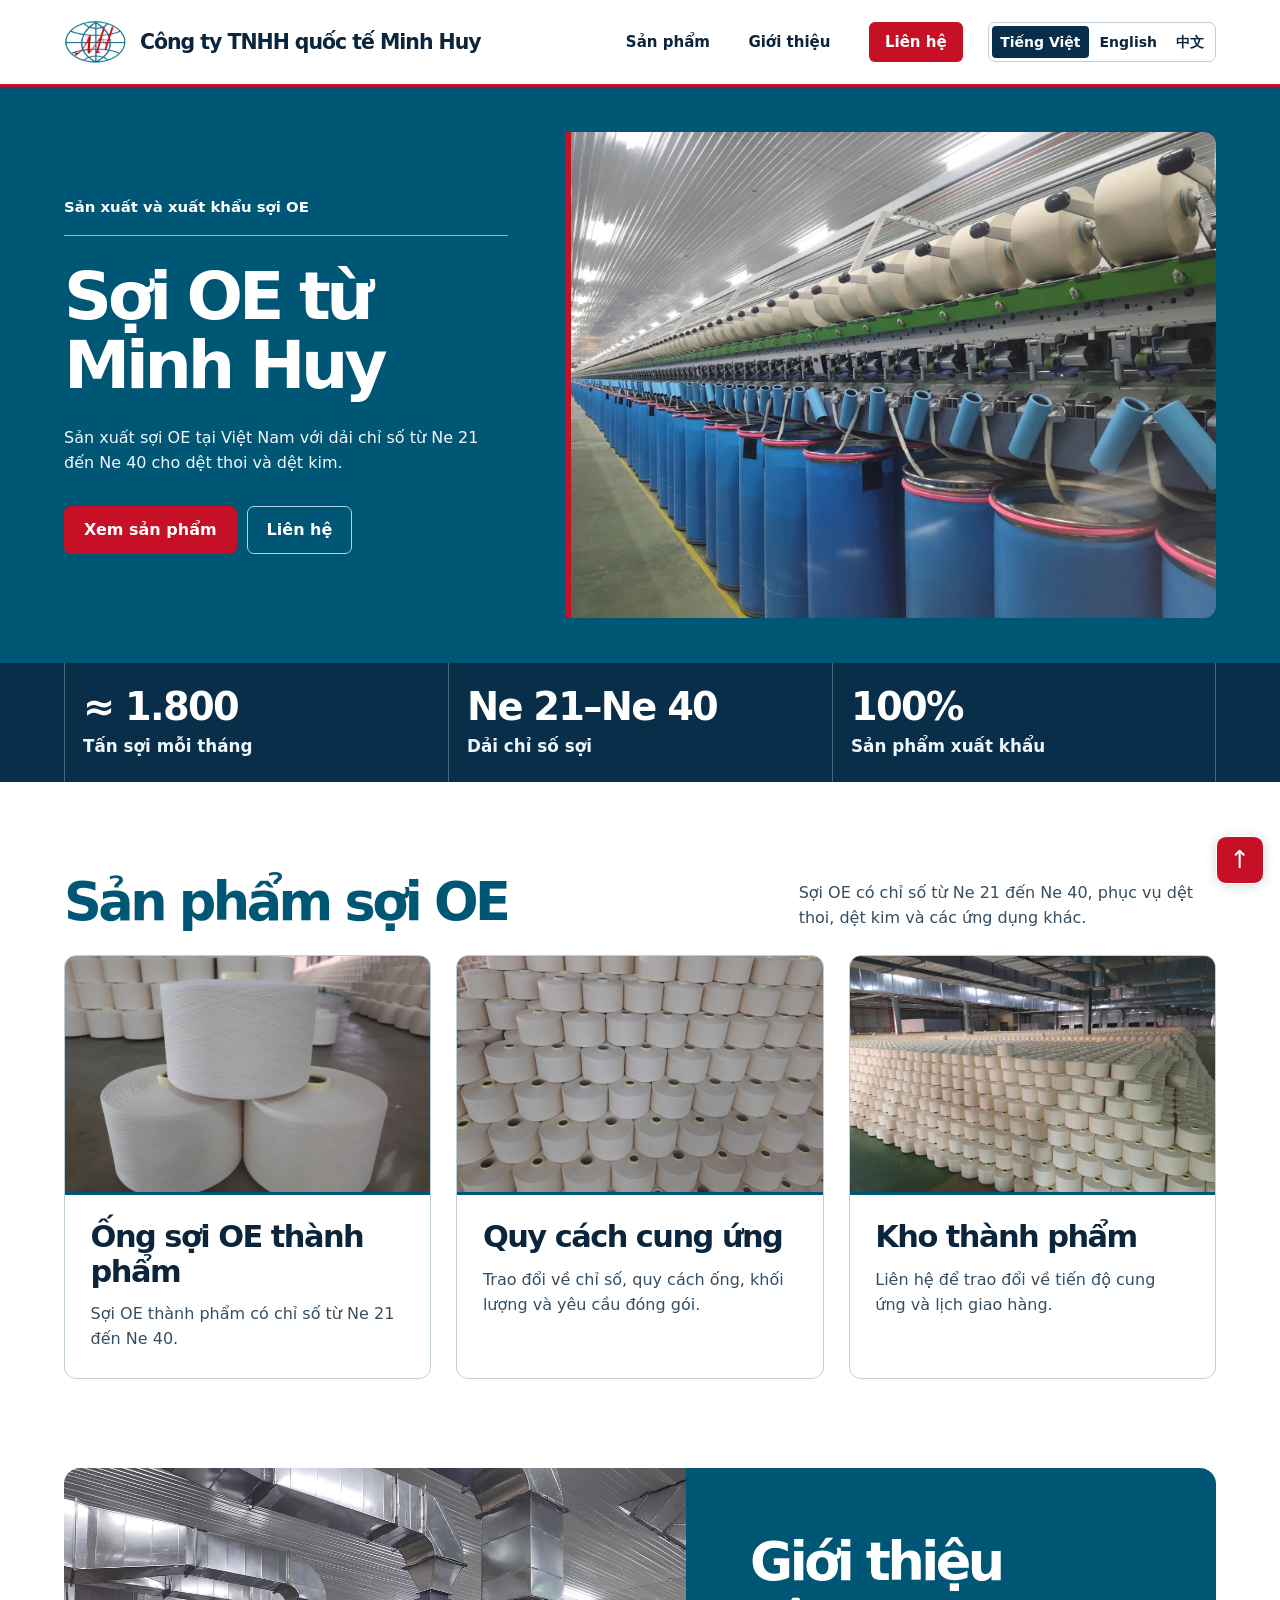
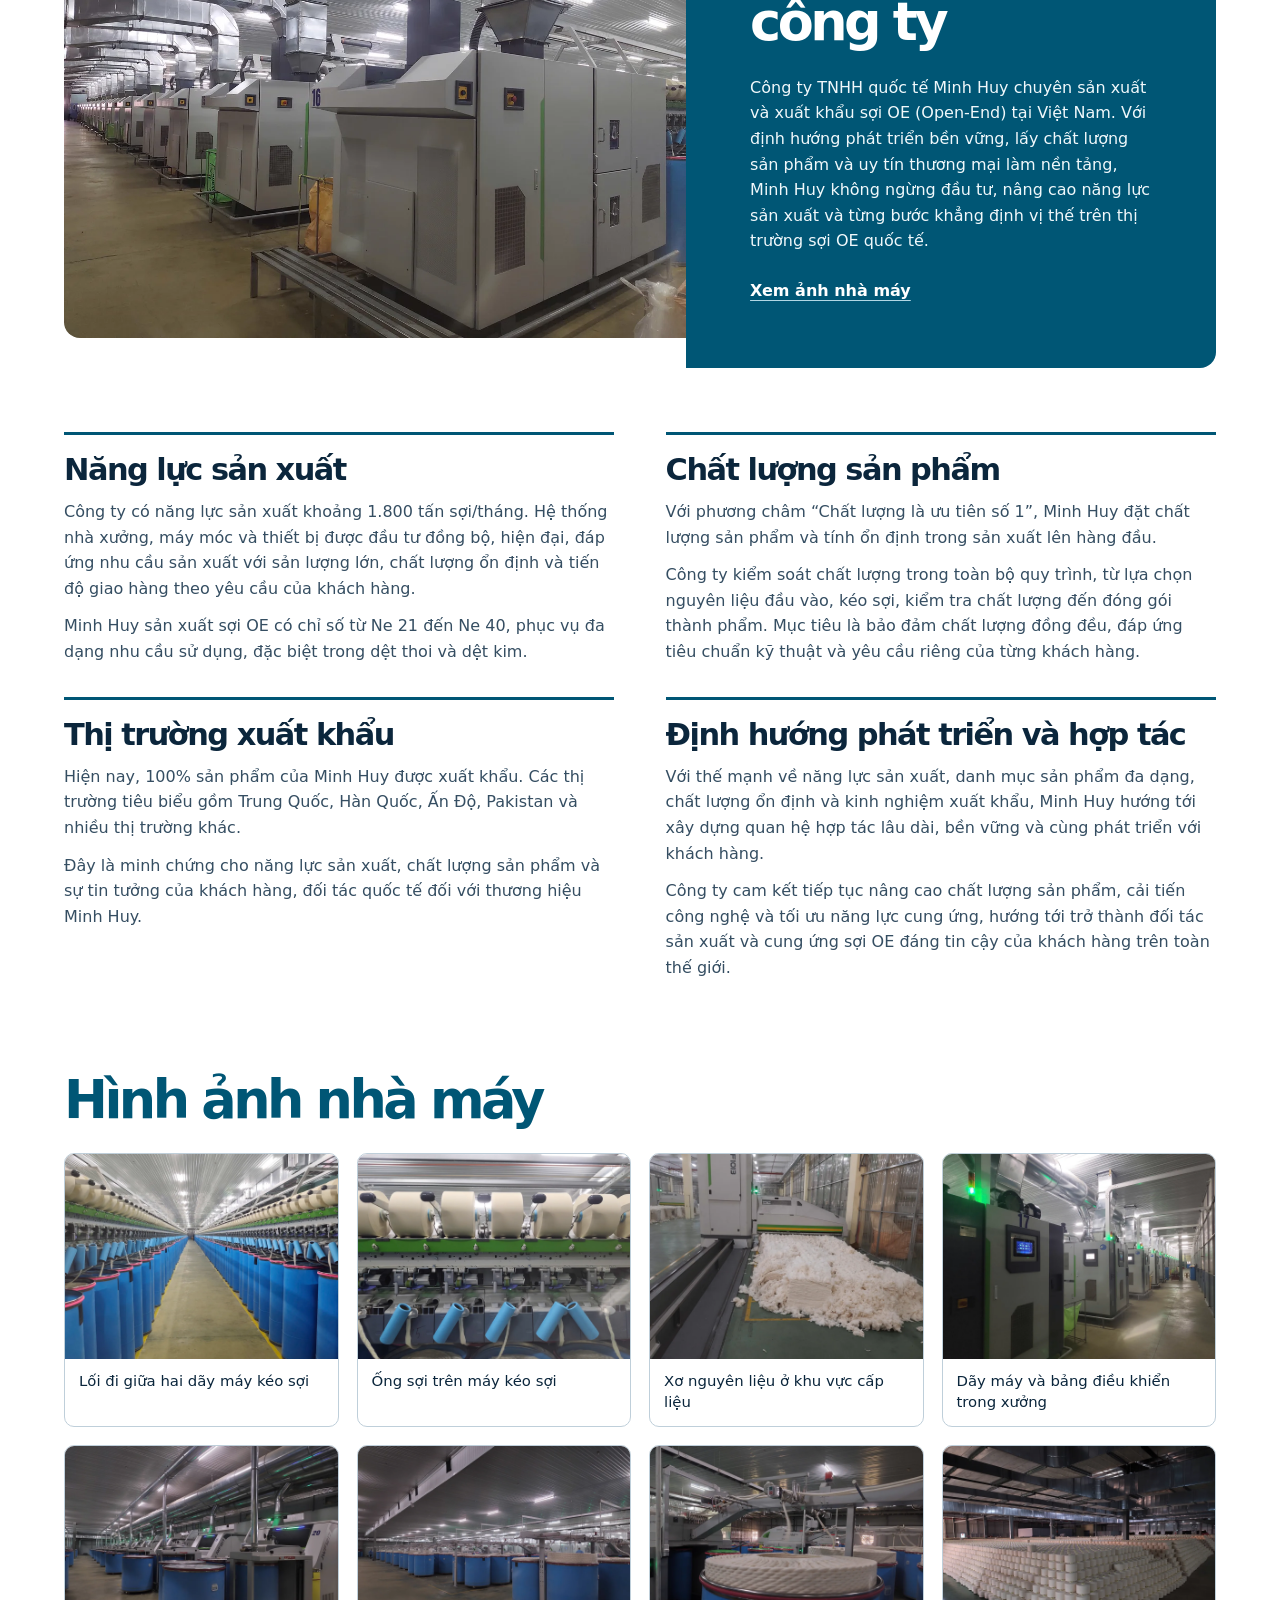
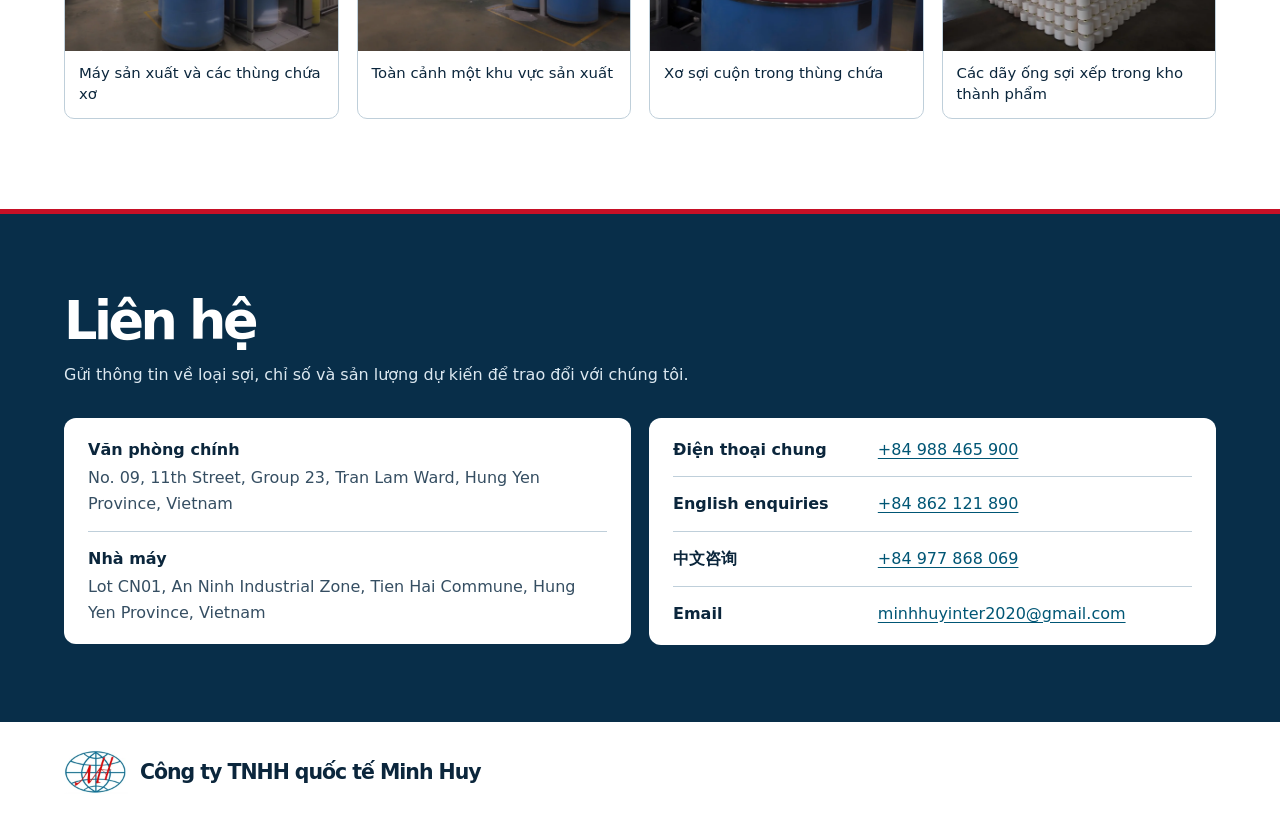
==== commit aaad02a2: "Improve yarn count label legibility" ====
--- a/index.html
+++ b/index.html
@@ -3,7 +3,7 @@
 <head>
   <meta charset="utf-8">
   <meta name="viewport" content="width=device-width, initial-scale=1">
-  <meta name="description" content="Sản xuất sợi OE tại Việt Nam với dải chi số từ Ne 21 đến Ne 40 cho dệt thoi và dệt kim.">
+  <meta name="description" content="Sản xuất sợi OE tại Việt Nam với dải chỉ số từ Ne 21 đến Ne 40 cho dệt thoi và dệt kim.">
   <meta name="theme-color" content="#ffffff">
   <title>Công ty TNHH quốc tế Minh Huy | Sản xuất và xuất khẩu sợi OE</title>
   <link rel="icon" href="./favicon.png" type="image/png">
@@ -35,7 +35,7 @@
         <div class="hero-copy">
           <p class="label">Sản xuất và xuất khẩu sợi OE</p>
           <h1 id="hero-heading">Sợi OE từ Minh Huy</h1>
-          <p class="hero-description">Sản xuất sợi OE tại Việt Nam với dải chi số từ Ne 21 đến Ne 40 cho dệt thoi và dệt kim.</p>
+          <p class="hero-description">Sản xuất sợi OE tại Việt Nam với dải chỉ số từ Ne 21 đến Ne 40 cho dệt thoi và dệt kim.</p>
           <div class="hero-actions">
             <a class="button" href="#san-pham">Xem sản phẩm</a>
             <a class="button button-outline" href="#lien-he">Liên hệ</a>
@@ -47,14 +47,14 @@
     <aside class="metrics-band" aria-label="Năng lực và thị trường">
       <dl class="wrap metrics">
         <div><dt>Tấn sợi mỗi tháng</dt><dd>≈ 1.800</dd></div>
-        <div><dt>Dải chi số sản phẩm</dt><dd>Ne 21–Ne 40</dd></div>
+        <div><dt>Dải chỉ số sợi</dt><dd>Ne 21–Ne 40</dd></div>
         <div><dt>Sản phẩm xuất khẩu</dt><dd>100%</dd></div>
       </dl>
     </aside>
     <section class="wrap catalog section" id="san-pham" aria-labelledby="catalog-heading">
       <div class="section-heading">
         <h2 id="catalog-heading">Sản phẩm sợi OE</h2>
-        <p>Sợi OE có chi số từ Ne 21 đến Ne 40, phục vụ dệt thoi, dệt kim và các ứng dụng khác.</p>
+        <p>Sợi OE có chỉ số từ Ne 21 đến Ne 40, phục vụ dệt thoi, dệt kim và các ứng dụng khác.</p>
       </div>
       <div class="product-grid">
         <article class="product">
@@ -63,7 +63,7 @@
             <div class="product-title">
               <h3>Ống sợi OE thành phẩm</h3>
             </div>
-            <p>Sợi OE thành phẩm có chi số từ Ne 21 đến Ne 40.</p>
+            <p>Sợi OE thành phẩm có chỉ số từ Ne 21 đến Ne 40.</p>
           </div>
         </article>
 <article class="product">
@@ -72,7 +72,7 @@
             <div class="product-title">
               <h3>Quy cách cung ứng</h3>
             </div>
-            <p>Trao đổi về chi số, quy cách ống, khối lượng và yêu cầu đóng gói.</p>
+            <p>Trao đổi về chỉ số, quy cách ống, khối lượng và yêu cầu đóng gói.</p>
           </div>
         </article>
 <article class="product">
@@ -99,7 +99,7 @@
         <article class="profile-chapter">
           <h3>Năng lực sản xuất</h3>
           <p>Công ty có năng lực sản xuất khoảng 1.800 tấn sợi/tháng. Hệ thống nhà xưởng, máy móc và thiết bị được đầu tư đồng bộ, hiện đại, đáp ứng nhu cầu sản xuất với sản lượng lớn, chất lượng ổn định và tiến độ giao hàng theo yêu cầu của khách hàng.</p>
-          <p>Minh Huy sản xuất sợi OE có chi số từ Ne 21 đến Ne 40, phục vụ đa dạng nhu cầu sử dụng, đặc biệt trong dệt thoi và dệt kim.</p>
+          <p>Minh Huy sản xuất sợi OE có chỉ số từ Ne 21 đến Ne 40, phục vụ đa dạng nhu cầu sử dụng, đặc biệt trong dệt thoi và dệt kim.</p>
         </article>
         <article class="profile-chapter">
           <h3>Chất lượng sản phẩm</h3>
--- a/site.css
+++ b/site.css
@@ -61,7 +61,7 @@
 .metrics { display: grid; grid-template-columns: repeat(auto-fit, minmax(min(100%, 220px), 1fr)); margin-block: 0; }
 .metrics > div { display: flex; flex-direction: column-reverse; justify-content: start; gap: 4px; padding: 22px 18px; border-inline-start: 1px solid #4a687d; min-width: 0; }
 .metrics > div:last-child { border-inline-end: 1px solid #4a687d; }
-.metrics dt { font-size: .91rem; color: #e0eef5; }
+.metrics dt { font-size: 1.05rem; font-weight: 650; color: #edf6fa; }
 .metrics dd { margin: 0; font-weight: 800; line-height: 1.15; font-size: clamp(1.52rem, 3vw, 3rem); letter-spacing: -.045em; overflow-wrap: anywhere; }
 .section { margin-block: clamp(56px, 7vw, 110px); scroll-margin-top: 28px; }
 .section-heading { display: flex; align-items: end; justify-content: space-between; gap: 20px 40px; padding-bottom: 24px; }
@@ -126,7 +126,7 @@
   .metrics { grid-template-columns: repeat(3, minmax(0, 1fr)); }
   .metrics > div { padding: 14px 8px; }
   .metrics dd { font-size: clamp(1.05rem, 4.3vw, 1.35rem); }
-  .metrics dt { font-size: .83rem; }
+  .metrics dt { font-size: .91rem; line-height: 1.35; }
   .profile-grid { grid-template-columns: 1fr; gap: 24px; }
   .product-grid { grid-template-columns: 1fr; }
   .contact-list { padding-inline: 16px; }
